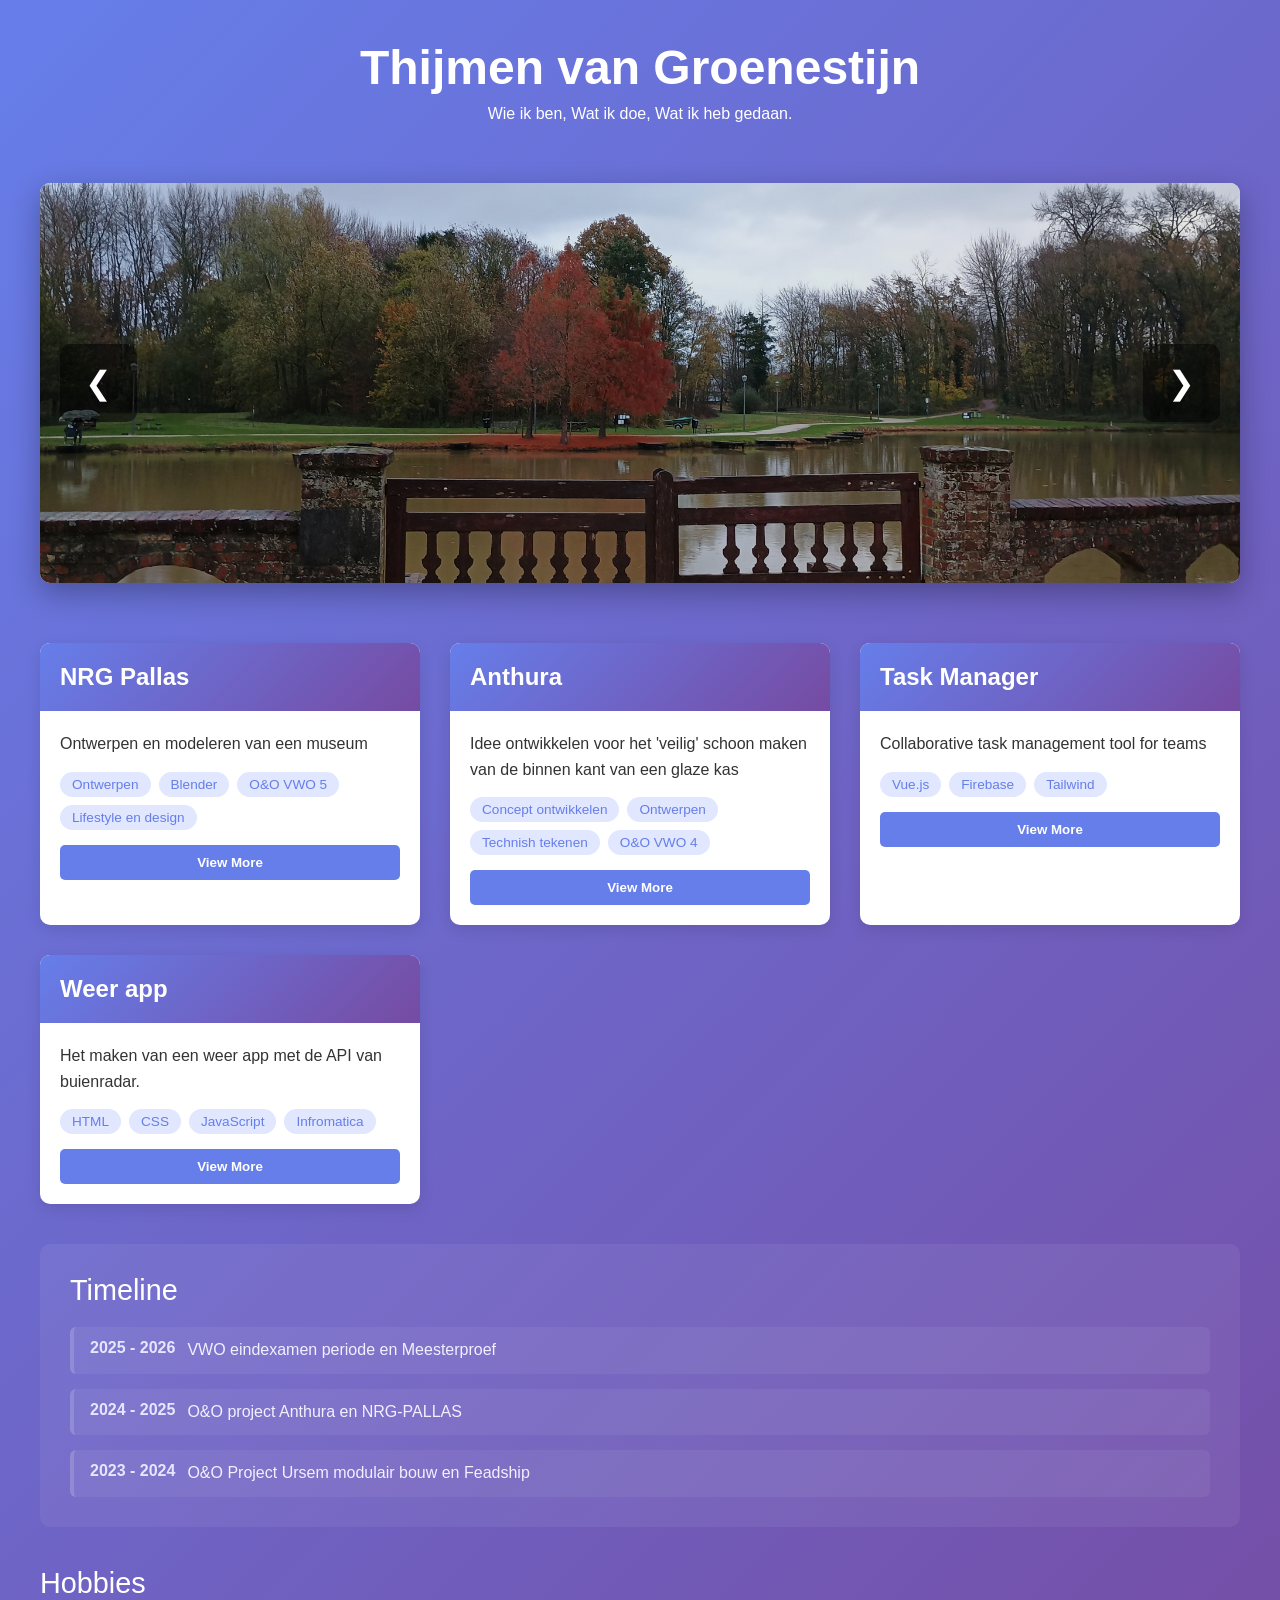
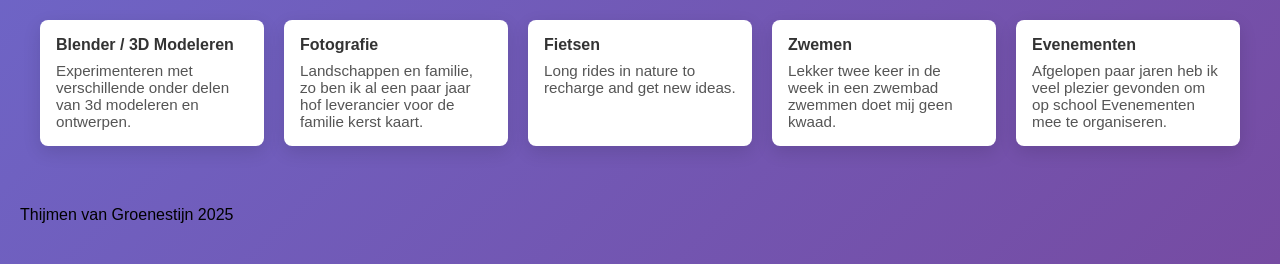
==== index.html @ ab7abe17 "Start" ====
<!DOCTYPE html>
<html lang="en">
<head>
    <meta charset="UTF-8">
    <meta name="viewport" content="width=device-width, initial-scale=1.0">
    <title>Portfolio</title>
    <style>
        * {
            margin: 0;
            padding: 0;
            box-sizing: border-box;
        }

        body {
            font-family: 'Segoe UI', Tahoma, Geneva, Verdana, sans-serif;
            background: linear-gradient(135deg, #667eea 0%, #764ba2 100%);
            min-height: 100vh;
            padding: 40px 20px;
        }

        .container {
            max-width: 1200px;
            margin: 0 auto;
        }

        header {
            text-align: center;
            color: white;
            margin-bottom: 60px;
        }

        h1 {
            font-size: 3em;
            margin-bottom: 10px;
        }
        .carousel {
            position: relative;
            background: white;
            border-radius: 10px;
            overflow: hidden;
            box-shadow: 0 10px 30px rgba(0,0,0,0.3);
            margin-bottom: 60px;
        }

        .carousel-container {
            display: flex;
            transition: transform 0.5s ease-in-out;
        }

        .carousel-item {
            min-width: 100%;
            display: flex;
            align-items: center;
            justify-content: center;
            height: 400px;
            background: linear-gradient(135deg, #667eea, #764ba2);
            color: white;
            font-size: 2em;
            font-weight: bold;
        }

        /* Carousel background helper:
           Use class .carousel-item-bg or inline style="background-image: url('...')"
           to show an image behind the carousel item content. */
        .carousel-item-bg {
            background-size: cover;
            background-position: center;
            background-repeat: no-repeat;
            position: relative;
            color: white;
        }

        /* optional overlay to keep text readable */
        .carousel-item-bg::after {
            content: "";
            position: absolute;
            inset: 0;
            background: linear-gradient(to bottom right, rgba(0,0,0,0.05), rgba(0,0,0,0.15));
            pointer-events: none;
        }

        /* keep existing carousel content above overlay */
        .carousel-item-bg > * { position: relative; z-index: 1; }

        /* New: carousel card styling (used when slide.type === 'card') */
        .carousel-card {
            background: rgba(255,255,255,0.97);
            color: #222;
            border-radius: 10px;
            padding: 18px;
            max-width: 860px;
            width: calc(100% - 40px);
            box-shadow: 0 10px 30px rgba(0,0,0,0.12);
            display: flex;
            gap: 16px;
            align-items: center;
        }

        .carousel-card .card-left {
            flex: 0 0 96px;
            height: 96px;
            min-width: 96px;
            border-radius: 8px;
            background: linear-gradient(135deg,#667eea,#764ba2);
            display:flex;
            align-items:center;
            justify-content:center;
            color:white;
            font-weight:700;
            font-size:1.6em;
            text-transform:uppercase;
        }

        .carousel-card .card-right {
            flex: 1 1 auto;
            min-width: 0; /* allow proper text wrapping */
        }

        /* title in the right side: show whole title and wrap nicely */
        .carousel-card .card-title {
            font-weight: 800;
            color: #222;
            font-size: 1.15em;
            line-height: 1.2;
            word-break: break-word;
            overflow-wrap: anywhere;
        }
        .carousel-card .card-sub {
            margin-top: 6px;
            color: #444;
            font-size: 0.95em;
        }

        .carousel-inner-content {
            position: relative; /* ensures content sits above overlays for image slides */
            z-index: 1;
        }

        .carousel-btn {
            position: absolute;
            top: 50%;
            transform: translateY(-50%);
            background: rgba(0,0,0,0.5);
            color: white;
            border: none;
            font-size: 2em;
            padding: 20px 25px;
            cursor: pointer;
            z-index: 10;
            transition: background 0.3s;
        }

        .carousel-btn:hover {
            background: #6775de;
        }

        .carousel-btn.prev {
            left: 20px;
            border-radius: 10px;
        }

        .carousel-btn.next {
            right: 20px;
            border-radius: 10px;
        }
        .carousel-card,
        .carousel-item[onclick] {
            cursor: pointer; /* show click icon on hover */
            transition: transform 0.18s ease, box-shadow 0.18s ease;
        }

        .carousel-card:hover,
        .carousel-item[onclick]:hover {
            transform: translateY(-4px);
            box-shadow: 0 18px 40px rgba(0,0,0,0.16);
        }

        .carousel-card:focus,
        .carousel-item[onclick]:focus {
            outline: 3px solid rgba(102,126,234,0.25);
            outline-offset: 4px;
        }

        /* PROJECTS GRID */
        .projects-grid {
            display: grid;
            grid-template-columns: repeat(auto-fit, minmax(300px, 1fr));
            gap: 30px;
            margin-bottom: 40px;
        }

        .project-card {
            background: white;
            border-radius: 10px;
            overflow: hidden;
            box-shadow: 0 5px 15px rgba(0,0,0,0.1);
            transition: transform 0.3s, box-shadow 0.3s;
            cursor: pointer;
        }

        .project-card:hover {
            transform: translateY(-10px);
            box-shadow: 0 15px 30px rgba(0,0,0,0.2);
        }

        .card-header {
            background: linear-gradient(135deg, #667eea, #764ba2);
            color: white;
            padding: 20px;
            font-size: 1.5em;
            font-weight: bold;
        }

        .card-body {
            padding: 20px;
        }

        .card-description {
            color: #333;
            margin-bottom: 15px;
            line-height: 1.6;
        }

        .card-tags {
            display: flex;
            flex-wrap: wrap;
            gap: 8px;
            margin-bottom: 15px;
        }

        .tag {
            background: #e0e7ff;
            color: #667eea;
            padding: 5px 12px;
            border-radius: 20px;
            font-size: 0.85em;
        }

        .card-footer {
            display: flex;
            gap: 10px;
        }

        .btn {
            flex: 1;
            padding: 10px 15px;
            border: none;
            border-radius: 5px;
            cursor: pointer;
            font-weight: bold;
            transition: background 0.3s;
        }

        .btn-primary {
            background: #667eea;
            color: white;
        }

        .btn-primary:hover {
            background: #5568d3;
        }

        .modal {
            display: none;
            position: fixed;
            z-index: 100;
            left: 0;
            top: 0;
            width: 100%;
            height: 100%;
            background: rgba(0,0,0,0.5);
        }

        .modal-content {
            background: white;
            margin: 5% auto;
            padding: 30px;
            border-radius: 10px;
            max-width: 600px;
            box-shadow: 0 20px 60px rgba(0,0,0,0.3);
        }

        .modal-header {
            font-size: 2em;
            font-weight: bold;
            margin-bottom: 20px;
            color: #667eea;
        }

        .close-btn {
            float: right;
            font-size: 2em;
            cursor: pointer;
            color: #aaa;
            transition: color 0.3s;
        }

        .close-btn:hover {
            color: #000;
        }

        /* Timeline styles */
        .timeline {
            background: rgba(255,255,255,0.06);
            padding: 30px;
            border-radius: 10px;
            color: white;
            margin-bottom: 40px;
        }

        .timeline-header {
            font-size: 1.8em;
            margin-bottom: 20px;
            color: #fff;
        }

        .timeline-list {
            display: flex;
            flex-direction: column;
            gap: 15px;
        }

        .timeline-item {
            background: rgba(255,255,255,0.06);
            border-left: 4px solid rgba(255,255,255,0.15);
            padding: 12px 16px;
            border-radius: 6px;
            display: flex;
            gap: 12px;
            align-items: flex-start;
        }

        .timeline-year {
            min-width: 72px;
            font-weight: bold;
            color: #e6e6ff;
        }

        .timeline-content {
            color: #f0f0ff;
            line-height: 1.4;
        }

        /* Hobbies styles */
        .hobbies {
            margin-bottom: 60px;
        }

        .hobbies-header {
            font-size: 1.8em;
            margin-bottom: 20px;
            color: white;
        }

        .hobbies-grid {
            display: grid;
            grid-template-columns: repeat(auto-fit, minmax(200px, 1fr));
            gap: 20px;
        }

        .hobby-card {
            background: white;
            padding: 16px;
            border-radius: 8px;
            box-shadow: 0 6px 18px rgba(0,0,0,0.12);
            display: flex;
            flex-direction: column;
            gap: 8px;
            min-height: 110px;
        }

        .hobby-title {
            font-weight: bold;
            color: #333;
        }

        .hobby-desc {
            color: #555;
            font-size: 0.95em;
        }


    </style>
</head>
<body>
    <div class="container">
        <!-- HEADER -->
        <header>
            <h1>Thijmen van Groenestijn</h1>
            <p>Wie ik ben, Wat ik doe, Wat ik heb gedaan.</p>
        </header>

        <!-- CAROUSEL (visual showcase) -->
        <div class="carousel">
            <div class="carousel-container" id="carouselContainer">
                <!-- slides will be rendered by JS (image or card per slide) -->
            </div>
            <button class="carousel-btn prev" onclick="moveCarousel(-1)">❮</button>
            <button class="carousel-btn next" onclick="moveCarousel(1)">❯</button>
        </div>

        <!-- PROJECTS GRID -->
        <div class="projects-grid" id="projectsGrid"></div>

        <!-- TIMELINE -->
        <section class="timeline" id="timelineSection" aria-labelledby="timelineTitle">
            <div class="timeline-header" id="timelineTitle">Timeline</div>
            <div class="timeline-list" id="timelineContainer">
                <!-- rendered timeline items -->
            </div>
        </section>

        <!-- HOBBIES -->
        <section class="hobbies" id="hobbiesSection" aria-labelledby="hobbiesTitle">
            <div class="hobbies-header" id="hobbiesTitle">Hobbies</div>
            <div class="hobbies-grid" id="hobbiesContainer">
                <!-- rendered hobby cards -->
            </div>
        </section>

    </div>
<footer>
    <p>Thijmen van Groenestijn 2025</p>
</footer>
    <!-- MODAL -->
    <div id="projectModal" class="modal">
        <div class="modal-content">
            <span class="close-btn" onclick="closeModal()">&times;</span>
            <div class="modal-header" id="modalTitle"></div>
            <div id="modalBody"></div>
        </div>
    </div>

    <script>
        /* ==========================
           SCRIPT (top-down, documented)
           Sections:
           1) Round 
           2) Renderers (projects, timeline, hobbies)
           3) UI actions (carousel, modal)
           4) Helpers (apply carousel slides)
           5) init() — single entry point
           ========================== */

        // 1) Round
        const carouselSlides = [
            // image{ type: 'image', src: '/assets/carousel/slide1.jpg', caption: 'NRG Pallas model' },
            // card{ type: 'card', card: { title: 'Featured Project', subtitle: 'NRG Pallas', summary: 'Ontwerpen en modeleren van een museum in Blender. Klik voor meer.' , projectIndex: 0 } },
            { type: 'image', src: '/Assets/img/Ieper_1.jpg', caption: '' },
            { type: 'card', card: { title: 'Weer', subtitle: 'Het werkte weer', summary: 'Een weer app voor informatica met informatie van uit buienradar', projectIndex: 3 } }
        ];
        const projects = [
            {
                title: "NRG Pallas",
                description: "Ontwerpen en modeleren van een museum",
                tags: ["Ontwerpen", "Blender", "O&O VWO 5" , "Lifestyle en design"],
                details: "Een project waarbij we een museum hebben ontworpen en gemodelleerd in Blender, met de focus op educatie en beleving rond om Kernenergie."
            },
            {
                title: "Anthura",
                description: "Idee ontwikkelen voor het 'veilig' schoon maken van de binnen kant van een glaze kas",
                tags: ["Concept ontwikkelen", "Ontwerpen", "Technish tekenen", "O&O VWO 4"],
                details: "Created a responsive weather app that fetches real-time data using weather APIs and displays current conditions and forecasts."
            },
            {
                title: "Task Manager",
                description: "Collaborative task management tool for teams",
                tags: ["Vue.js", "Firebase", "Tailwind"],
                details: "Developed a task management application with real-time collaboration features, drag-and-drop functionality, and team workspace support."
            },
            {
                title: "Weer app",
                description: "Het maken van een weer app met de API van buienradar.",
                tags: ["HTML", "CSS", "JavaScript", "Infromatica"],
                details: "Het ontwikkelen van een weer app die overzichtelijk de weersverwachting toont. En wat extra functies <a href='https://skelter-studio-s.github.io/weer-app/'> Website</a> "
            }
        ];

        // timelineData and hobbies arrays (unchanged content)
        const timelineData = [
            { year: "2025 - 2026 ", text: "VWO eindexamen periode en Meesterproef" },
            { year: "2024 - 2025", text: "O&O project Anthura en NRG-PALLAS" },
            { year: "2023 - 2024", text: "O&O Project Ursem modulair bouw en Feadship" }
        ];

        const hobbies = [
            { title: "Blender / 3D Modeleren", desc: "Experimenteren met verschillende onder delen van 3d modeleren en ontwerpen." },
            { title: "Fotografie", desc: "Landschappen en familie, zo ben ik al een paar jaar hof leverancier voor de familie kerst kaart." },
            { title: "Fietsen", desc: "Long rides in nature to recharge and get new ideas."},
            { title: "Zwemen", desc: "Lekker twee keer in de week in een zwembad zwemmen doet mij geen kwaad." },
            { title: "Evenementen ", desc: "Afgelopen paar jaren heb ik veel plezier gevonden om op school Evenementen mee te organiseren." }
        ];

        // New: carouselSlides describes each slide - either an image or a card


        // 2) RENDERERS
        function renderProjects() {
            const grid = document.getElementById('projectsGrid');
            grid.innerHTML = projects.map((project, index) => `
                <div class="project-card" onclick="openModal(${index})">
                    <div class="card-header">${project.title}</div>
                    <div class="card-body">
                        <div class="card-description">${project.description}</div>
                        <div class="card-tags">
                            ${project.tags.map(tag => `<span class="tag">${tag}</span>`).join('')}
                        </div>
                        <div class="card-footer">
                            <button class="btn btn-primary">View More</button>
                        </div>
                    </div>
                </div>
            `).join('');
        }

        function renderTimeline() {
            const container = document.getElementById('timelineContainer');
            container.innerHTML = timelineData.map(item => `
                <div class="timeline-item">
                    <div class="timeline-year">${item.year}</div>
                    <div class="timeline-content">${item.text}</div>
                </div>
            `).join('');
        }

        function renderHobbies() {
            const container = document.getElementById('hobbiesContainer');
            container.innerHTML = hobbies.map(h => `
                <div class="hobby-card" tabindex="0">
                    <div class="hobby-title">${h.title}</div>
                    <div class="hobby-desc">${h.desc}</div>
                </div>
            `).join('');
        }

        // 3) UI ACTIONS
        let currentCarouselIndex = 0;

        function moveCarousel(direction) {
            const container = document.getElementById('carouselContainer');
            const items = container.querySelectorAll('.carousel-item').length;
            currentCarouselIndex += direction;
            
            if (currentCarouselIndex >= items) currentCarouselIndex = 0;
            if (currentCarouselIndex < 0) currentCarouselIndex = items - 1;
            
            container.style.transform = `translateX(-${currentCarouselIndex * 100}%)`;
        }

        function openModal(index) {
            const project = projects[index];
            document.getElementById('modalTitle').textContent = project.title;
            document.getElementById('modalBody').innerHTML = `
                <p><strong>Beschrijving:</strong> ${project.description}</p>
                <p style="margin-top: 15px;"><strong>Details:</strong> ${project.details}</p>
                <p style="margin-top: 15px;"><strong>Tags:</strong> ${project.tags.join(', ')}</p>
            `;
            document.getElementById('projectModal').style.display = 'block';
        }

        function closeModal() {
            document.getElementById('projectModal').style.display = 'none';
        }

        window.onclick = function(event) {
            const modal = document.getElementById('projectModal');
            if (event.target === modal) {
                modal.style.display = 'none';
            }
        }

        // 4) HELPERS
        // Render slides into #carouselContainer. Each slide can be type 'image' or 'card'.
        function applyCarouselSlides() {
            const container = document.getElementById('carouselContainer');
            if (!container) return;
            container.innerHTML = carouselSlides.map((s, i) => {
                if (s.type === 'image' && s.src) {
                    // image slide: use background-image + optional caption
                    const cap = s.caption ? `<div class="carousel-inner-content" style="font-size:1.8em;font-weight:bold;">${s.caption}</div>` : '';
                    return `
                        <div class="carousel-item carousel-item-bg" style="background-image: url('${s.src}')">
                            ${cap}
                        </div>
                    `;
                } else if (s.type === 'card' && s.card) {
                    const c = s.card;
                    // show a single card (not nested). left: initial, right: full title + subtitle + summary
                    const initial = (c.title && c.title.length) ? c.title.trim().charAt(0) : 'C';
                    const openAttr = (typeof c.projectIndex === 'number') ? `onclick="openModal(${c.projectIndex})"` : '';
                    return `
                        <div class="carousel-item">
                            <div class="carousel-card" ${openAttr} role="button" tabindex="0">
                                <div class="card-left">${initial}</div>
                                <div class="card-right">
                                    <div class="card-title">${escapeHtml(c.title || '')}</div>
                                    <div class="card-sub">${escapeHtml(c.subtitle || '')}</div>
                                    <div style="margin-top:8px;color:#444;font-size:0.95em;">${escapeHtml(c.summary || '')}</div>
                                </div>
                            </div>
                        </div>
                    `;
                } else {
                    // fallback simple slide
                    return `<div class="carousel-item"><div class="carousel-inner-content">Slide ${i+1}</div></div>`;
                }
            }).join('');
            // reset transform after re-render
            container.style.transform = `translateX(-${currentCarouselIndex * 100}%)`;
        }

        // small helper to avoid accidental HTML injection when rendering card text
        function escapeHtml(str) {
            return String(str)
                .replace(/&/g, '&amp;')
                .replace(/</g, '&lt;')
                .replace(/>/g, '&gt;')
                .replace(/"/g, '&quot;')
                .replace(/'/g, '&#39;');
        }

        // 5) INIT
        function init() {
            renderProjects();
            renderTimeline();
            renderHobbies();
            applyCarouselSlides();
            // ensure carousel shows correct position on load
            const container = document.getElementById('carouselContainer');
            container.style.transform = `translateX(-${currentCarouselIndex * 100}%)`;
        }

        // run init
        init();
    </script>
</body>
</html>
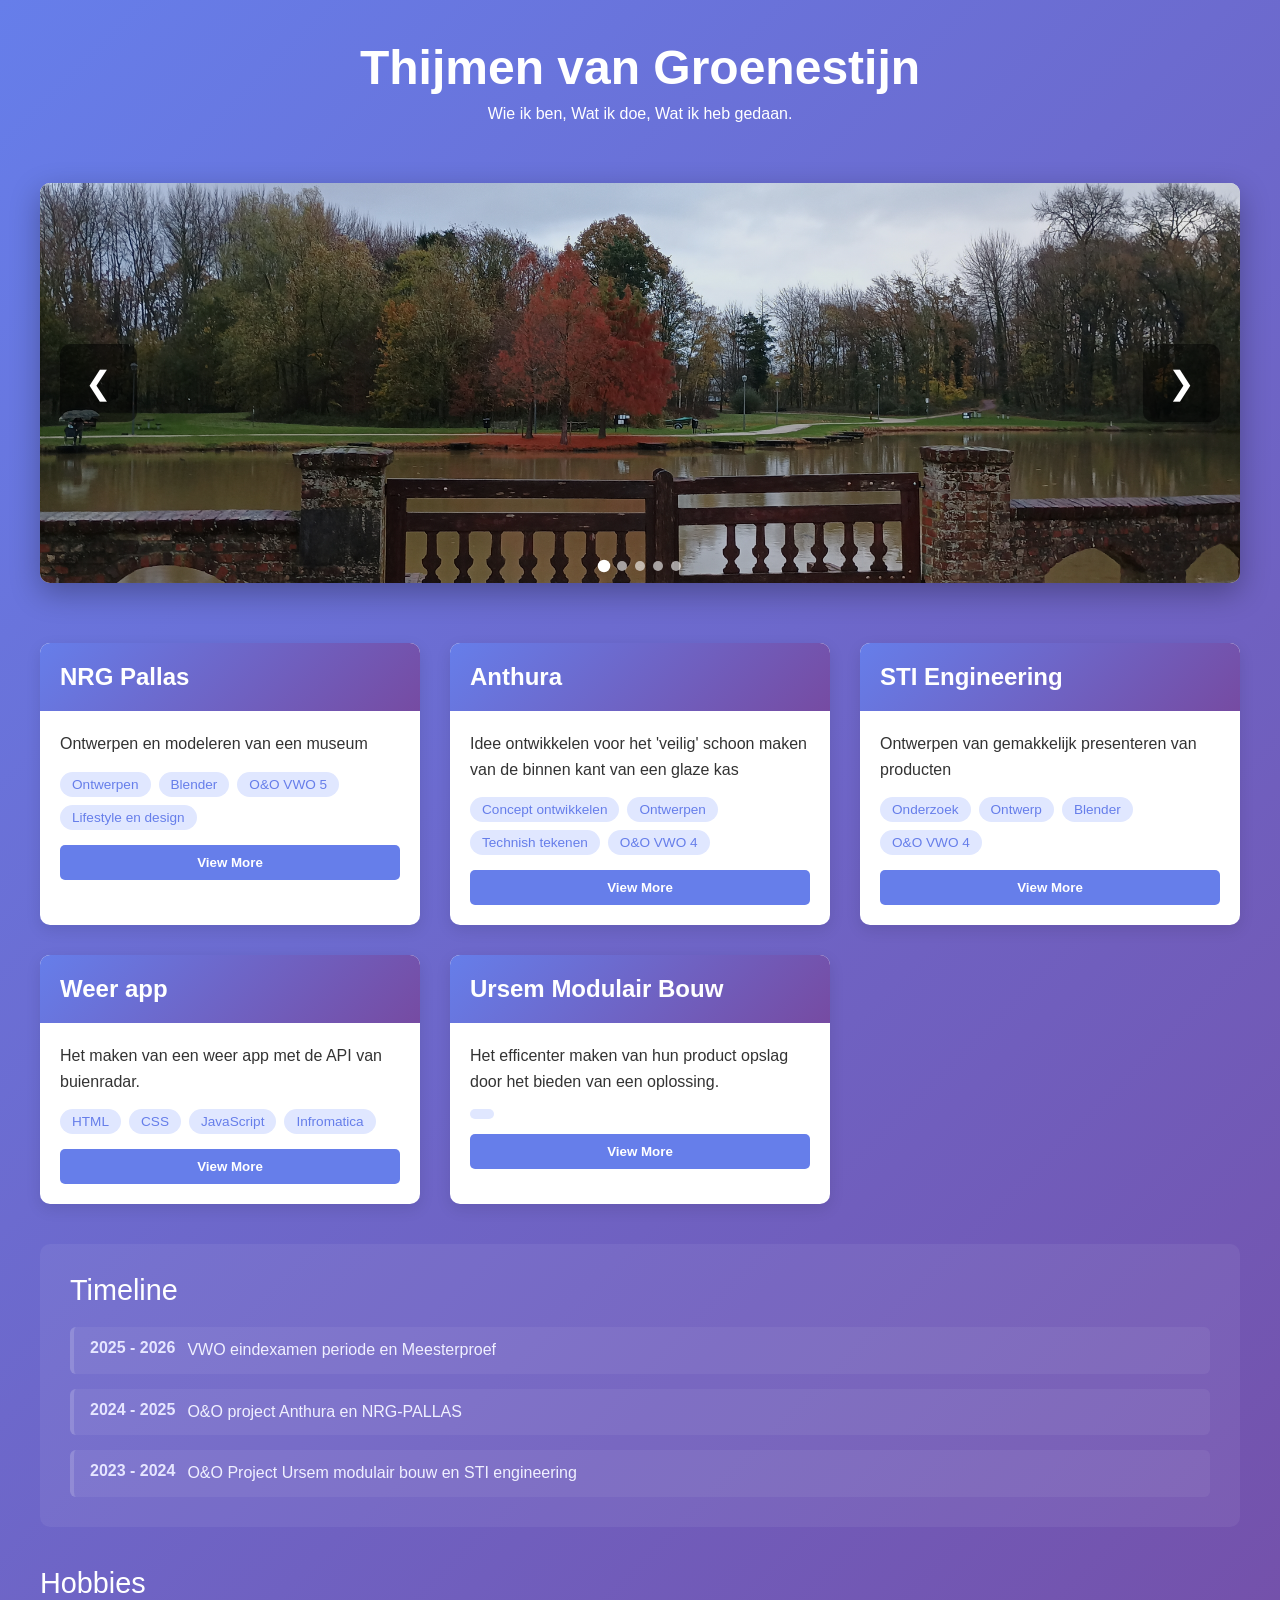
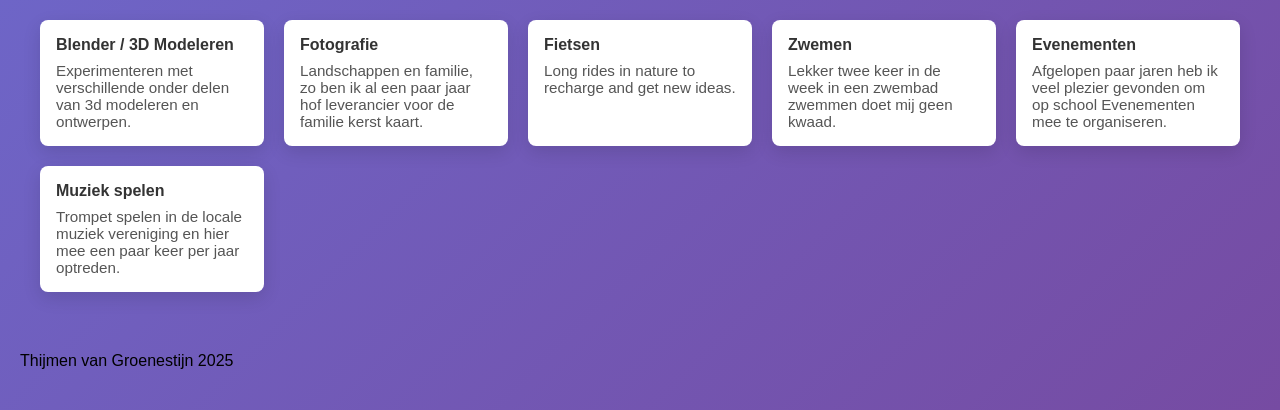
==== commit 7fecafc1: "more werk" ====
--- a/index.html
+++ b/index.html
@@ -114,6 +114,7 @@
         .carousel-card .card-right {
             flex: 1 1 auto;
             min-width: 0; /* allow proper text wrapping */
+            text-align: center;
         }
 
         /* title in the right side: show whole title and wrap nicely */
@@ -124,11 +125,13 @@
             line-height: 1.2;
             word-break: break-word;
             overflow-wrap: anywhere;
+
         }
         .carousel-card .card-sub {
             margin-top: 6px;
             color: #444;
             font-size: 0.95em;
+
         }
 
         .carousel-inner-content {
@@ -379,6 +382,31 @@
             font-size: 0.95em;
         }
 
+        /* carousel indicators (dots) */
+        .carousel-indicators {
+            position: absolute;
+            left: 50%;
+            transform: translateX(-50%);
+            bottom: 12px;
+            display: flex;
+            gap: 8px;
+            z-index: 20;
+        }
+
+        .carousel-indicators .dot {
+            width: 10px;
+            height: 10px;
+            border-radius: 50%;
+            background: rgba(255,255,255,0.6);
+            cursor: pointer;
+            transition: transform 0.15s, background 0.15s;
+        }
+
+        .carousel-indicators .dot.active {
+            background: #fff;
+            transform: scale(1.25);
+            box-shadow: 0 4px 10px rgba(0,0,0,0.18);
+        }
 
     </style>
 </head>
@@ -397,6 +425,9 @@
             </div>
             <button class="carousel-btn prev" onclick="moveCarousel(-1)">❮</button>
             <button class="carousel-btn next" onclick="moveCarousel(1)">❯</button>
+
+            <!-- indicators (rendered dynamically) -->
+            <div class="carousel-indicators" id="carouselIndicators" aria-hidden="false"></div>
         </div>
 
         <!-- PROJECTS GRID -->
@@ -431,6 +462,9 @@
         </div>
     </div>
 
+    <!-- load data (new) -->
+    <script src="data.js"></script>
+
     <script>
         /* ==========================
            SCRIPT (top-down, documented)
@@ -441,59 +475,6 @@
            4) Helpers (apply carousel slides)
            5) init() — single entry point
            ========================== */
-
-        // 1) Round
-        const carouselSlides = [
-            // image{ type: 'image', src: '/assets/carousel/slide1.jpg', caption: 'NRG Pallas model' },
-            // card{ type: 'card', card: { title: 'Featured Project', subtitle: 'NRG Pallas', summary: 'Ontwerpen en modeleren van een museum in Blender. Klik voor meer.' , projectIndex: 0 } },
-            { type: 'image', src: '/Assets/img/Ieper_1.jpg', caption: '' },
-            { type: 'card', card: { title: 'Weer', subtitle: 'Het werkte weer', summary: 'Een weer app voor informatica met informatie van uit buienradar', projectIndex: 3 } }
-        ];
-        const projects = [
-            {
-                title: "NRG Pallas",
-                description: "Ontwerpen en modeleren van een museum",
-                tags: ["Ontwerpen", "Blender", "O&O VWO 5" , "Lifestyle en design"],
-                details: "Een project waarbij we een museum hebben ontworpen en gemodelleerd in Blender, met de focus op educatie en beleving rond om Kernenergie."
-            },
-            {
-                title: "Anthura",
-                description: "Idee ontwikkelen voor het 'veilig' schoon maken van de binnen kant van een glaze kas",
-                tags: ["Concept ontwikkelen", "Ontwerpen", "Technish tekenen", "O&O VWO 4"],
-                details: "Created a responsive weather app that fetches real-time data using weather APIs and displays current conditions and forecasts."
-            },
-            {
-                title: "Task Manager",
-                description: "Collaborative task management tool for teams",
-                tags: ["Vue.js", "Firebase", "Tailwind"],
-                details: "Developed a task management application with real-time collaboration features, drag-and-drop functionality, and team workspace support."
-            },
-            {
-                title: "Weer app",
-                description: "Het maken van een weer app met de API van buienradar.",
-                tags: ["HTML", "CSS", "JavaScript", "Infromatica"],
-                details: "Het ontwikkelen van een weer app die overzichtelijk de weersverwachting toont. En wat extra functies <a href='https://skelter-studio-s.github.io/weer-app/'> Website</a> "
-            }
-        ];
-
-        // timelineData and hobbies arrays (unchanged content)
-        const timelineData = [
-            { year: "2025 - 2026 ", text: "VWO eindexamen periode en Meesterproef" },
-            { year: "2024 - 2025", text: "O&O project Anthura en NRG-PALLAS" },
-            { year: "2023 - 2024", text: "O&O Project Ursem modulair bouw en Feadship" }
-        ];
-
-        const hobbies = [
-            { title: "Blender / 3D Modeleren", desc: "Experimenteren met verschillende onder delen van 3d modeleren en ontwerpen." },
-            { title: "Fotografie", desc: "Landschappen en familie, zo ben ik al een paar jaar hof leverancier voor de familie kerst kaart." },
-            { title: "Fietsen", desc: "Long rides in nature to recharge and get new ideas."},
-            { title: "Zwemen", desc: "Lekker twee keer in de week in een zwembad zwemmen doet mij geen kwaad." },
-            { title: "Evenementen ", desc: "Afgelopen paar jaren heb ik veel plezier gevonden om op school Evenementen mee te organiseren." }
-        ];
-
-        // New: carouselSlides describes each slide - either an image or a card
-
-
         // 2) RENDERERS
         function renderProjects() {
             const grid = document.getElementById('projectsGrid');
@@ -536,15 +517,23 @@
         // 3) UI ACTIONS
         let currentCarouselIndex = 0;
 
-        function moveCarousel(direction) {
+        function moveCarousel(directionOrIndex) {
             const container = document.getElementById('carouselContainer');
             const items = container.querySelectorAll('.carousel-item').length;
-            currentCarouselIndex += direction;
-            
+            if (!items) return;
+
+            // accept either a direction (-1 / 1) or a direct index (number >= 0)
+            if (typeof directionOrIndex === 'number' && (directionOrIndex === 1 || directionOrIndex === -1)) {
+                currentCarouselIndex += directionOrIndex;
+            } else if (typeof directionOrIndex === 'number') {
+                currentCarouselIndex = directionOrIndex;
+            }
+
             if (currentCarouselIndex >= items) currentCarouselIndex = 0;
             if (currentCarouselIndex < 0) currentCarouselIndex = items - 1;
-            
+
             container.style.transform = `translateX(-${currentCarouselIndex * 100}%)`;
+            updateActiveIndicator();
         }
 
         function openModal(index) {
@@ -569,29 +558,59 @@
             }
         }
 
-        // 4) HELPERS
-        // Render slides into #carouselContainer. Each slide can be type 'image' or 'card'.
+        // 4) HELPERS (additional indicator helpers)
+
+        // small helper to avoid accidental HTML injection when rendering card text
+        function escapeHtml(str) {
+            return String(str || '')
+                .replace(/&/g, '&amp;')
+                .replace(/</g, '&lt;')
+                .replace(/>/g, '&gt;')
+                .replace(/"/g, '&quot;')
+                .replace(/'/g, '&#39;');
+        }
+
+        function renderCarouselIndicators() {
+            const container = document.getElementById('carouselIndicators');
+            container.innerHTML = carouselSlides.map((_, i) => {
+                return `<div class="dot" data-index="${i}" onclick="moveToSlide(${i})" aria-label="Go to slide ${i+1}"></div>`;
+            }).join('');
+            updateActiveIndicator();
+        }
+
+        function updateActiveIndicator() {
+            const dots = document.querySelectorAll('#carouselIndicators .dot');
+            dots.forEach(d => d.classList.remove('active'));
+            const active = dots[currentCarouselIndex];
+            if (active) active.classList.add('active');
+        }
+
+        function moveToSlide(i) {
+            currentCarouselIndex = i;
+            const container = document.getElementById('carouselContainer');
+            container.style.transform = `translateX(-${currentCarouselIndex * 100}%)`;
+            updateActiveIndicator();
+        }
+
+        // tweak applyCarouselSlides to set data-index attribute on items (so it's clear how many are present)
         function applyCarouselSlides() {
             const container = document.getElementById('carouselContainer');
             if (!container) return;
             container.innerHTML = carouselSlides.map((s, i) => {
                 if (s.type === 'image' && s.src) {
-                    // image slide: use background-image + optional caption
-                    const cap = s.caption ? `<div class="carousel-inner-content" style="font-size:1.8em;font-weight:bold;">${s.caption}</div>` : '';
+                    const cap = s.caption ? `<div class="carousel-inner-content" style="font-size:1.8em;font-weight:bold;">${escapeHtml(s.caption)}</div>` : '';
                     return `
-                        <div class="carousel-item carousel-item-bg" style="background-image: url('${s.src}')">
+                        <div class="carousel-item carousel-item-bg" data-index="${i}" style="background-image: url('${s.src}')">
                             ${cap}
                         </div>
                     `;
                 } else if (s.type === 'card' && s.card) {
                     const c = s.card;
-                    // show a single card (not nested). left: initial, right: full title + subtitle + summary
-                    const initial = (c.title && c.title.length) ? c.title.trim().charAt(0) : 'C';
                     const openAttr = (typeof c.projectIndex === 'number') ? `onclick="openModal(${c.projectIndex})"` : '';
                     return `
-                        <div class="carousel-item">
+                        <div class="carousel-item" data-index="${i}">
                             <div class="carousel-card" ${openAttr} role="button" tabindex="0">
-                                <div class="card-left">${initial}</div>
+
                                 <div class="card-right">
                                     <div class="card-title">${escapeHtml(c.title || '')}</div>
                                     <div class="card-sub">${escapeHtml(c.subtitle || '')}</div>
@@ -601,33 +620,27 @@
                         </div>
                     `;
                 } else {
-                    // fallback simple slide
-                    return `<div class="carousel-item"><div class="carousel-inner-content">Slide ${i+1}</div></div>`;
+                    return `<div class="carousel-item" data-index="${i}"><div class="carousel-inner-content">Slide ${i+1}</div></div>`;
                 }
             }).join('');
             // reset transform after re-render
-            container.style.transform = `translateX(-${currentCarouselIndex * 100}%)`;
-        }
-
-        // small helper to avoid accidental HTML injection when rendering card text
-        function escapeHtml(str) {
-            return String(str)
-                .replace(/&/g, '&amp;')
-                .replace(/</g, '&lt;')
-                .replace(/>/g, '&gt;')
-                .replace(/"/g, '&quot;')
-                .replace(/'/g, '&#39;');
-        }
-
-        // 5) INIT
+            const containerEl = document.getElementById('carouselContainer');
+            containerEl.style.transform = `translateX(-${currentCarouselIndex * 100}%)`;
+            // also re-render indicators since number of slides may have changed
+            renderCarouselIndicators();
+        }
+
+        // 5) INIT (call indicator renderer)
         function init() {
             renderProjects();
             renderTimeline();
             renderHobbies();
             applyCarouselSlides();
+            renderCarouselIndicators();
             // ensure carousel shows correct position on load
             const container = document.getElementById('carouselContainer');
             container.style.transform = `translateX(-${currentCarouselIndex * 100}%)`;
+            updateActiveIndicator();
         }
 
         // run init
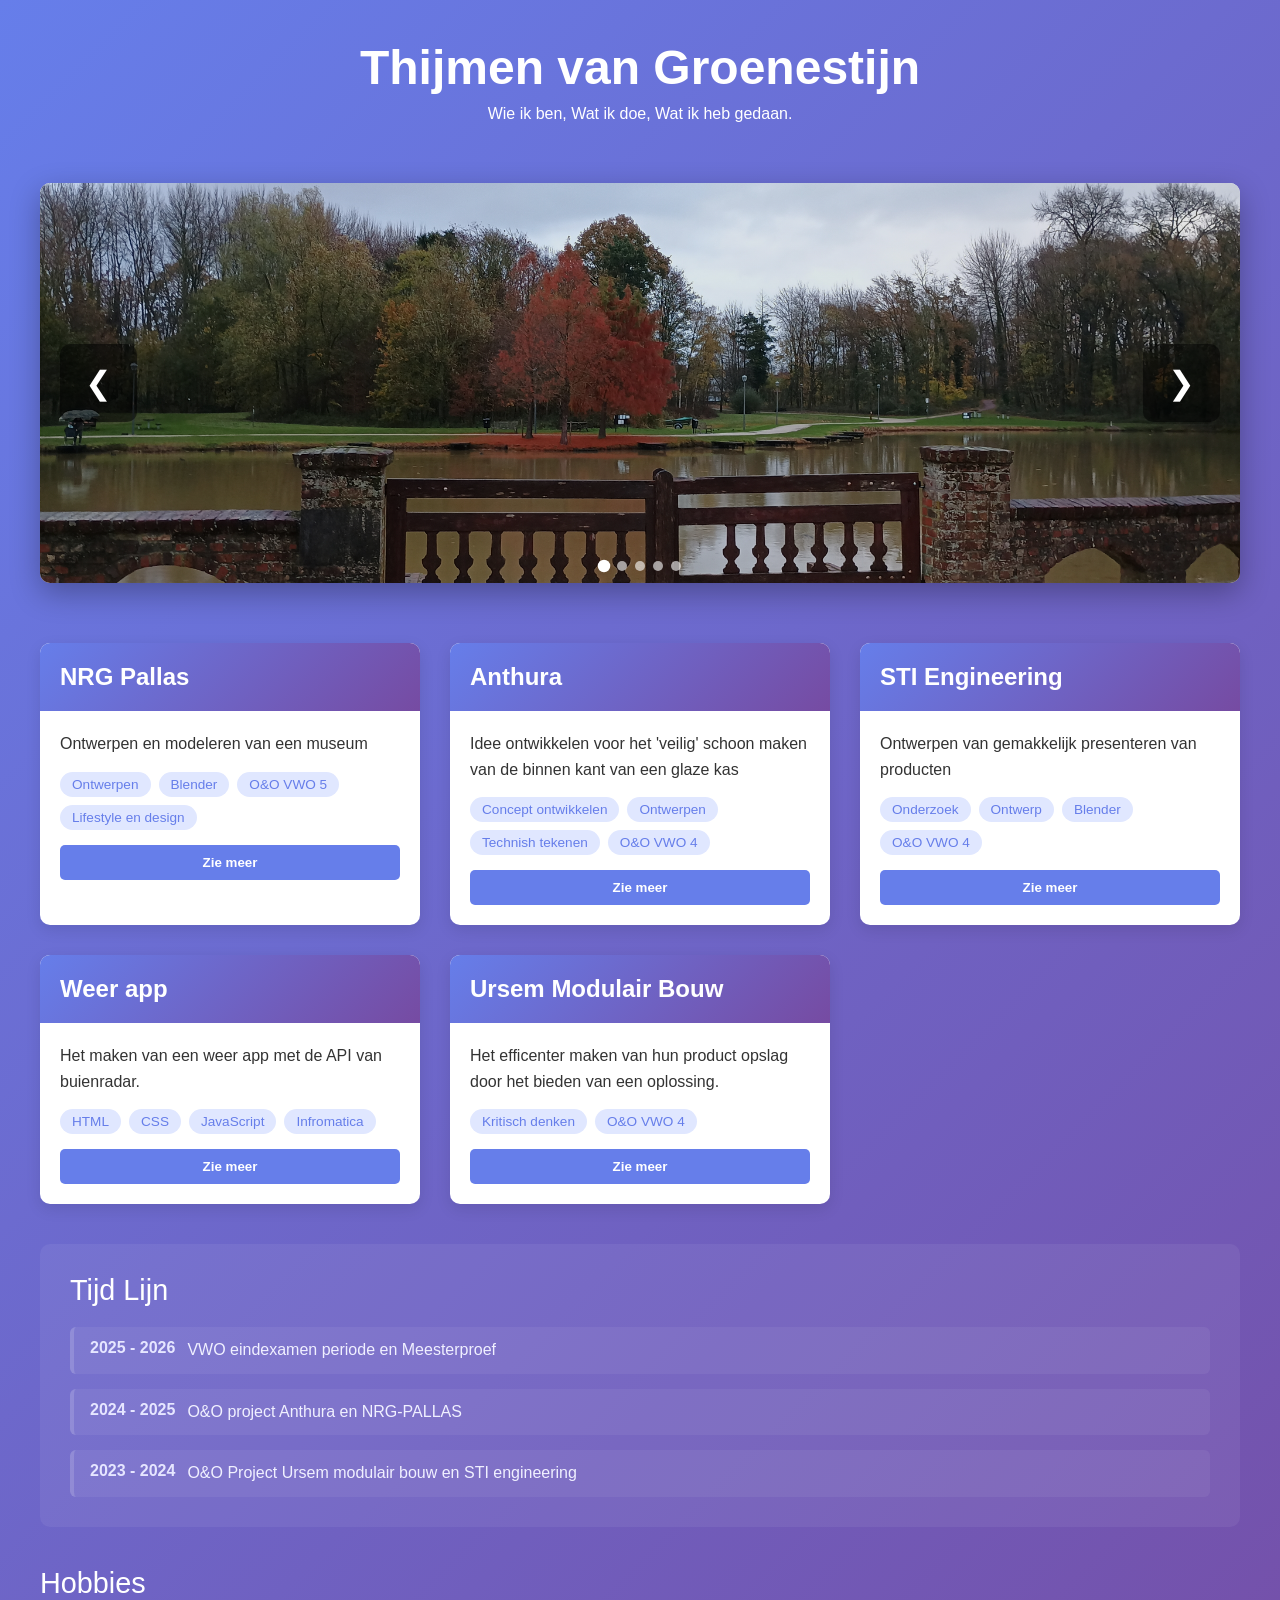
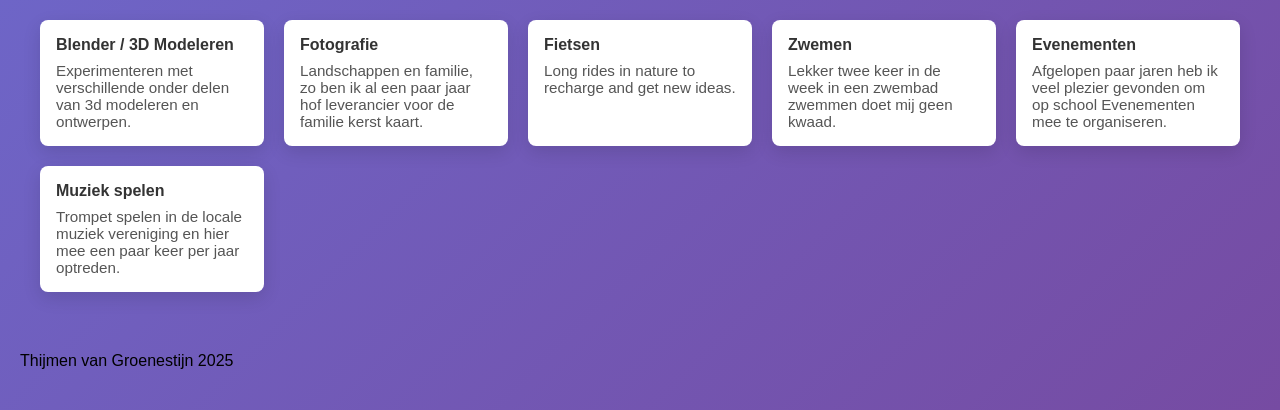
==== commit 75e9e7c4: "Checkpoint from VS Code for cloud agent session" ====
--- a/index.html
+++ b/index.html
@@ -435,7 +435,7 @@
 
         <!-- TIMELINE -->
         <section class="timeline" id="timelineSection" aria-labelledby="timelineTitle">
-            <div class="timeline-header" id="timelineTitle">Timeline</div>
+            <div class="timeline-header" id="timelineTitle">Tijd Lijn</div>
             <div class="timeline-list" id="timelineContainer">
                 <!-- rendered timeline items -->
             </div>
@@ -487,7 +487,7 @@
                             ${project.tags.map(tag => `<span class="tag">${tag}</span>`).join('')}
                         </div>
                         <div class="card-footer">
-                            <button class="btn btn-primary">View More</button>
+                            <button class="btn btn-primary">Zie meer</button>
                         </div>
                     </div>
                 </div>
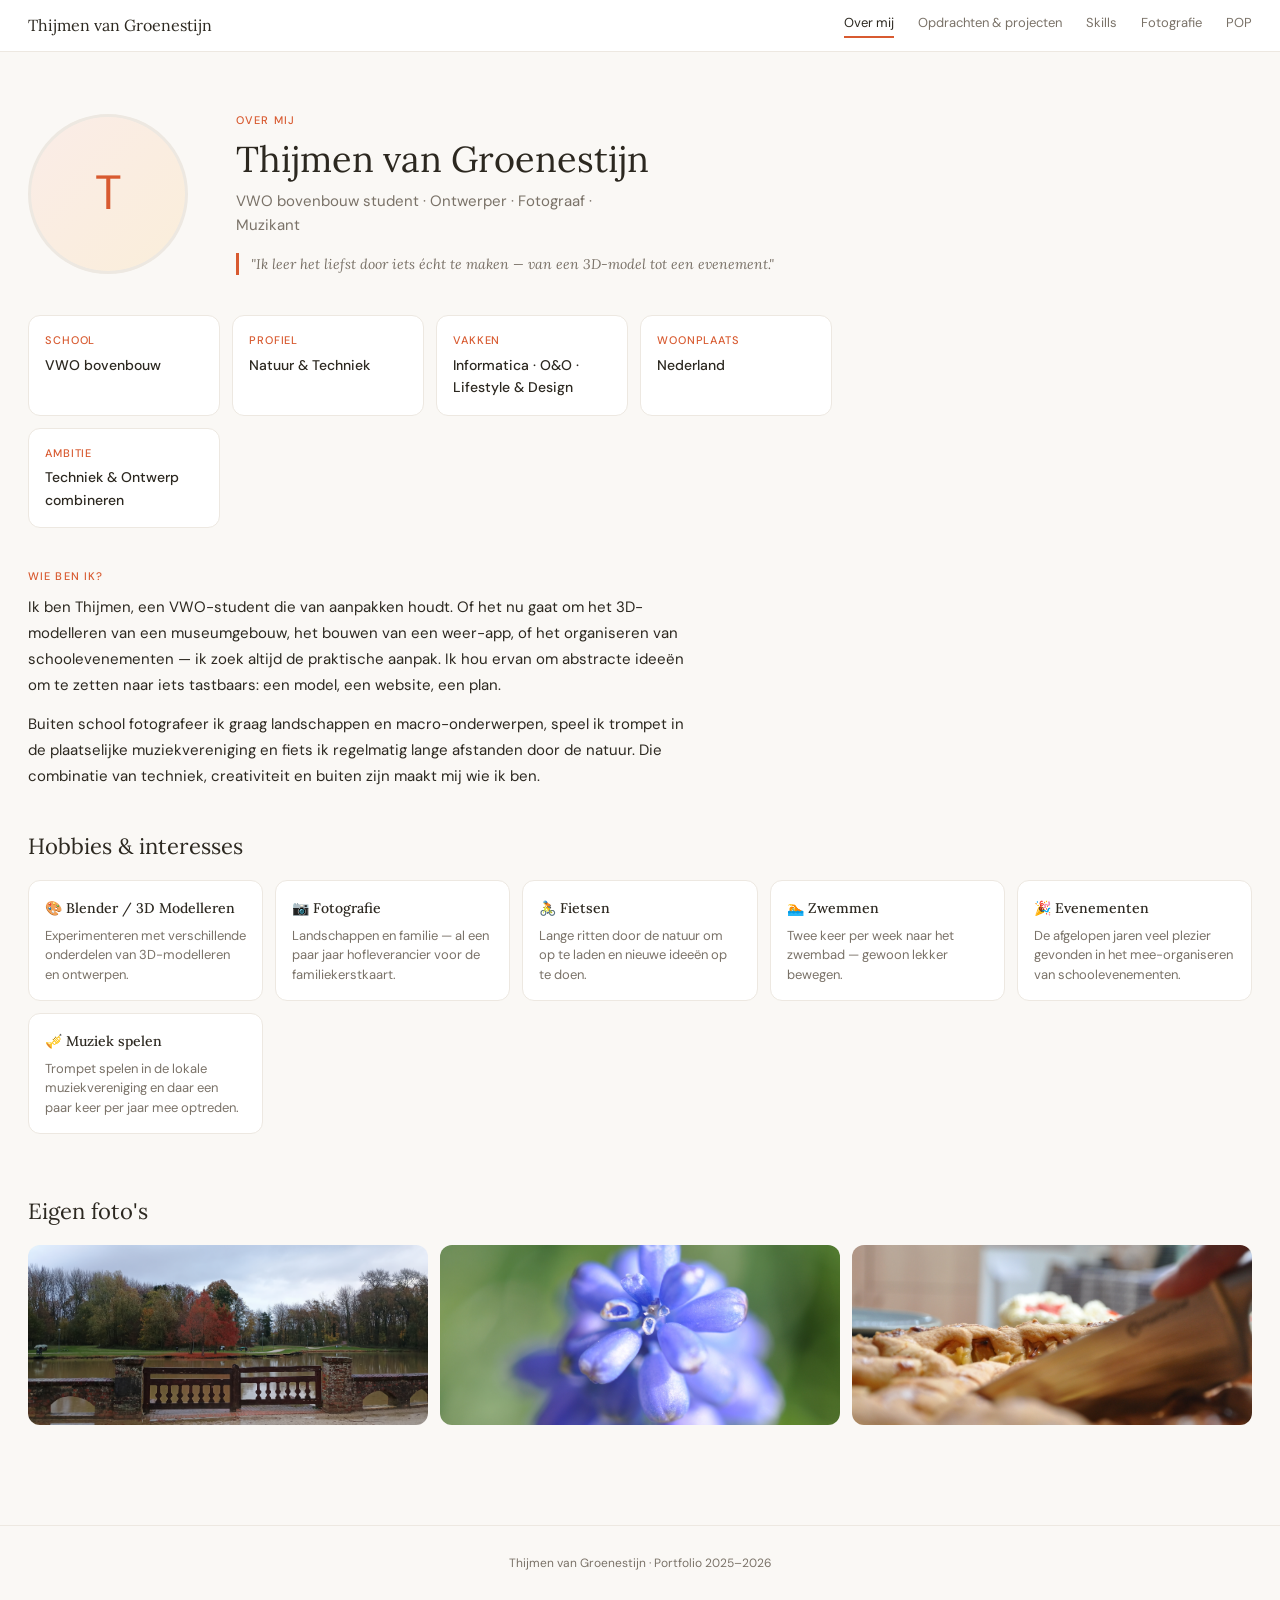
==== commit 94dbeab8: "Implement full portfolio website: style.css, script.js, index.html rewrite, opdrachten.html, skills." ====
--- a/index.html
+++ b/index.html
@@ -1,650 +1,120 @@
 <!DOCTYPE html>
-<html lang="en">
+<html lang="nl">
 <head>
-    <meta charset="UTF-8">
-    <meta name="viewport" content="width=device-width, initial-scale=1.0">
-    <title>Portfolio</title>
-    <style>
-        * {
-            margin: 0;
-            padding: 0;
-            box-sizing: border-box;
-        }
-
-        body {
-            font-family: 'Segoe UI', Tahoma, Geneva, Verdana, sans-serif;
-            background: linear-gradient(135deg, #667eea 0%, #764ba2 100%);
-            min-height: 100vh;
-            padding: 40px 20px;
-        }
-
-        .container {
-            max-width: 1200px;
-            margin: 0 auto;
-        }
-
-        header {
-            text-align: center;
-            color: white;
-            margin-bottom: 60px;
-        }
-
-        h1 {
-            font-size: 3em;
-            margin-bottom: 10px;
-        }
-        .carousel {
-            position: relative;
-            background: white;
-            border-radius: 10px;
-            overflow: hidden;
-            box-shadow: 0 10px 30px rgba(0,0,0,0.3);
-            margin-bottom: 60px;
-        }
-
-        .carousel-container {
-            display: flex;
-            transition: transform 0.5s ease-in-out;
-        }
-
-        .carousel-item {
-            min-width: 100%;
-            display: flex;
-            align-items: center;
-            justify-content: center;
-            height: 400px;
-            background: linear-gradient(135deg, #667eea, #764ba2);
-            color: white;
-            font-size: 2em;
-            font-weight: bold;
-        }
-
-        /* Carousel background helper:
-           Use class .carousel-item-bg or inline style="background-image: url('...')"
-           to show an image behind the carousel item content. */
-        .carousel-item-bg {
-            background-size: cover;
-            background-position: center;
-            background-repeat: no-repeat;
-            position: relative;
-            color: white;
-        }
-
-        /* optional overlay to keep text readable */
-        .carousel-item-bg::after {
-            content: "";
-            position: absolute;
-            inset: 0;
-            background: linear-gradient(to bottom right, rgba(0,0,0,0.05), rgba(0,0,0,0.15));
-            pointer-events: none;
-        }
-
-        /* keep existing carousel content above overlay */
-        .carousel-item-bg > * { position: relative; z-index: 1; }
-
-        /* New: carousel card styling (used when slide.type === 'card') */
-        .carousel-card {
-            background: rgba(255,255,255,0.97);
-            color: #222;
-            border-radius: 10px;
-            padding: 18px;
-            max-width: 860px;
-            width: calc(100% - 40px);
-            box-shadow: 0 10px 30px rgba(0,0,0,0.12);
-            display: flex;
-            gap: 16px;
-            align-items: center;
-        }
-
-        .carousel-card .card-left {
-            flex: 0 0 96px;
-            height: 96px;
-            min-width: 96px;
-            border-radius: 8px;
-            background: linear-gradient(135deg,#667eea,#764ba2);
-            display:flex;
-            align-items:center;
-            justify-content:center;
-            color:white;
-            font-weight:700;
-            font-size:1.6em;
-            text-transform:uppercase;
-        }
-
-        .carousel-card .card-right {
-            flex: 1 1 auto;
-            min-width: 0; /* allow proper text wrapping */
-            text-align: center;
-        }
-
-        /* title in the right side: show whole title and wrap nicely */
-        .carousel-card .card-title {
-            font-weight: 800;
-            color: #222;
-            font-size: 1.15em;
-            line-height: 1.2;
-            word-break: break-word;
-            overflow-wrap: anywhere;
-
-        }
-        .carousel-card .card-sub {
-            margin-top: 6px;
-            color: #444;
-            font-size: 0.95em;
-
-        }
-
-        .carousel-inner-content {
-            position: relative; /* ensures content sits above overlays for image slides */
-            z-index: 1;
-        }
-
-        .carousel-btn {
-            position: absolute;
-            top: 50%;
-            transform: translateY(-50%);
-            background: rgba(0,0,0,0.5);
-            color: white;
-            border: none;
-            font-size: 2em;
-            padding: 20px 25px;
-            cursor: pointer;
-            z-index: 10;
-            transition: background 0.3s;
-        }
-
-        .carousel-btn:hover {
-            background: #6775de;
-        }
-
-        .carousel-btn.prev {
-            left: 20px;
-            border-radius: 10px;
-        }
-
-        .carousel-btn.next {
-            right: 20px;
-            border-radius: 10px;
-        }
-        .carousel-card,
-        .carousel-item[onclick] {
-            cursor: pointer; /* show click icon on hover */
-            transition: transform 0.18s ease, box-shadow 0.18s ease;
-        }
-
-        .carousel-card:hover,
-        .carousel-item[onclick]:hover {
-            transform: translateY(-4px);
-            box-shadow: 0 18px 40px rgba(0,0,0,0.16);
-        }
-
-        .carousel-card:focus,
-        .carousel-item[onclick]:focus {
-            outline: 3px solid rgba(102,126,234,0.25);
-            outline-offset: 4px;
-        }
-
-        /* PROJECTS GRID */
-        .projects-grid {
-            display: grid;
-            grid-template-columns: repeat(auto-fit, minmax(300px, 1fr));
-            gap: 30px;
-            margin-bottom: 40px;
-        }
-
-        .project-card {
-            background: white;
-            border-radius: 10px;
-            overflow: hidden;
-            box-shadow: 0 5px 15px rgba(0,0,0,0.1);
-            transition: transform 0.3s, box-shadow 0.3s;
-            cursor: pointer;
-        }
-
-        .project-card:hover {
-            transform: translateY(-10px);
-            box-shadow: 0 15px 30px rgba(0,0,0,0.2);
-        }
-
-        .card-header {
-            background: linear-gradient(135deg, #667eea, #764ba2);
-            color: white;
-            padding: 20px;
-            font-size: 1.5em;
-            font-weight: bold;
-        }
-
-        .card-body {
-            padding: 20px;
-        }
-
-        .card-description {
-            color: #333;
-            margin-bottom: 15px;
-            line-height: 1.6;
-        }
-
-        .card-tags {
-            display: flex;
-            flex-wrap: wrap;
-            gap: 8px;
-            margin-bottom: 15px;
-        }
-
-        .tag {
-            background: #e0e7ff;
-            color: #667eea;
-            padding: 5px 12px;
-            border-radius: 20px;
-            font-size: 0.85em;
-        }
-
-        .card-footer {
-            display: flex;
-            gap: 10px;
-        }
-
-        .btn {
-            flex: 1;
-            padding: 10px 15px;
-            border: none;
-            border-radius: 5px;
-            cursor: pointer;
-            font-weight: bold;
-            transition: background 0.3s;
-        }
-
-        .btn-primary {
-            background: #667eea;
-            color: white;
-        }
-
-        .btn-primary:hover {
-            background: #5568d3;
-        }
-
-        .modal {
-            display: none;
-            position: fixed;
-            z-index: 100;
-            left: 0;
-            top: 0;
-            width: 100%;
-            height: 100%;
-            background: rgba(0,0,0,0.5);
-        }
-
-        .modal-content {
-            background: white;
-            margin: 5% auto;
-            padding: 30px;
-            border-radius: 10px;
-            max-width: 600px;
-            box-shadow: 0 20px 60px rgba(0,0,0,0.3);
-        }
-
-        .modal-header {
-            font-size: 2em;
-            font-weight: bold;
-            margin-bottom: 20px;
-            color: #667eea;
-        }
-
-        .close-btn {
-            float: right;
-            font-size: 2em;
-            cursor: pointer;
-            color: #aaa;
-            transition: color 0.3s;
-        }
-
-        .close-btn:hover {
-            color: #000;
-        }
-
-        /* Timeline styles */
-        .timeline {
-            background: rgba(255,255,255,0.06);
-            padding: 30px;
-            border-radius: 10px;
-            color: white;
-            margin-bottom: 40px;
-        }
-
-        .timeline-header {
-            font-size: 1.8em;
-            margin-bottom: 20px;
-            color: #fff;
-        }
-
-        .timeline-list {
-            display: flex;
-            flex-direction: column;
-            gap: 15px;
-        }
-
-        .timeline-item {
-            background: rgba(255,255,255,0.06);
-            border-left: 4px solid rgba(255,255,255,0.15);
-            padding: 12px 16px;
-            border-radius: 6px;
-            display: flex;
-            gap: 12px;
-            align-items: flex-start;
-        }
-
-        .timeline-year {
-            min-width: 72px;
-            font-weight: bold;
-            color: #e6e6ff;
-        }
-
-        .timeline-content {
-            color: #f0f0ff;
-            line-height: 1.4;
-        }
-
-        /* Hobbies styles */
-        .hobbies {
-            margin-bottom: 60px;
-        }
-
-        .hobbies-header {
-            font-size: 1.8em;
-            margin-bottom: 20px;
-            color: white;
-        }
-
-        .hobbies-grid {
-            display: grid;
-            grid-template-columns: repeat(auto-fit, minmax(200px, 1fr));
-            gap: 20px;
-        }
-
-        .hobby-card {
-            background: white;
-            padding: 16px;
-            border-radius: 8px;
-            box-shadow: 0 6px 18px rgba(0,0,0,0.12);
-            display: flex;
-            flex-direction: column;
-            gap: 8px;
-            min-height: 110px;
-        }
-
-        .hobby-title {
-            font-weight: bold;
-            color: #333;
-        }
-
-        .hobby-desc {
-            color: #555;
-            font-size: 0.95em;
-        }
-
-        /* carousel indicators (dots) */
-        .carousel-indicators {
-            position: absolute;
-            left: 50%;
-            transform: translateX(-50%);
-            bottom: 12px;
-            display: flex;
-            gap: 8px;
-            z-index: 20;
-        }
-
-        .carousel-indicators .dot {
-            width: 10px;
-            height: 10px;
-            border-radius: 50%;
-            background: rgba(255,255,255,0.6);
-            cursor: pointer;
-            transition: transform 0.15s, background 0.15s;
-        }
-
-        .carousel-indicators .dot.active {
-            background: #fff;
-            transform: scale(1.25);
-            box-shadow: 0 4px 10px rgba(0,0,0,0.18);
-        }
-
-    </style>
+  <meta charset="UTF-8">
+  <meta name="viewport" content="width=device-width, initial-scale=1.0">
+  <title>Thijmen van Groenestijn — Over mij</title>
+  <link rel="preconnect" href="https://fonts.googleapis.com">
+  <link href="https://fonts.googleapis.com/css2?family=Lora:ital,wght@0,400;0,500;1,400&family=DM+Sans:opsz,wght@9..40,400;9..40,500&display=swap" rel="stylesheet">
+  <link rel="stylesheet" href="style.css">
 </head>
 <body>
-    <div class="container">
-        <!-- HEADER -->
-        <header>
-            <h1>Thijmen van Groenestijn</h1>
-            <p>Wie ik ben, Wat ik doe, Wat ik heb gedaan.</p>
-        </header>
 
-        <!-- CAROUSEL (visual showcase) -->
-        <div class="carousel">
-            <div class="carousel-container" id="carouselContainer">
-                <!-- slides will be rendered by JS (image or card per slide) -->
-            </div>
-            <button class="carousel-btn prev" onclick="moveCarousel(-1)">❮</button>
-            <button class="carousel-btn next" onclick="moveCarousel(1)">❯</button>
+  <nav class="topbar">
+    <a class="logo" href="index.html">Thijmen van Groenestijn</a>
+    <div class="nav-links">
+      <a href="index.html" class="active">Over mij</a>
+      <a href="opdrachten.html">Opdrachten &amp; projecten</a>
+      <a href="skills.html">Skills</a>
+      <a href="fotografie.html">Fotografie</a>
+      <a href="pop.html">POP</a>
+    </div>
+  </nav>
 
-            <!-- indicators (rendered dynamically) -->
-            <div class="carousel-indicators" id="carouselIndicators" aria-hidden="false"></div>
-        </div>
+  <!-- HERO (Criterium 1 & 2) -->
+  <section class="hero" aria-label="Introductie">
+    <div class="hero-photo-placeholder" aria-hidden="true">T</div>
+    <div class="hero-text">
+      <p class="page-eyebrow">Over mij</p>
+      <h1 class="hero-name">Thijmen van Groenestijn</h1>
+      <p class="hero-tagline">VWO bovenbouw student · Ontwerper · Fotograaf · Muzikant</p>
+      <p class="hero-quote">
+        "Ik leer het liefst door iets écht te maken — van een 3D-model tot een evenement."
+      </p>
+    </div>
+  </section>
 
-        <!-- PROJECTS GRID -->
-        <div class="projects-grid" id="projectsGrid"></div>
+  <!-- QUICK FACTS (Criterium 2) -->
+  <div class="quick-facts" aria-label="Snelle feiten">
+    <div class="fact-card">
+      <div class="fact-label">School</div>
+      <div class="fact-value">VWO bovenbouw</div>
+    </div>
+    <div class="fact-card">
+      <div class="fact-label">Profiel</div>
+      <div class="fact-value">Natuur &amp; Techniek</div>
+    </div>
+    <div class="fact-card">
+      <div class="fact-label">Vakken</div>
+      <div class="fact-value">Informatica · O&amp;O · Lifestyle &amp; Design</div>
+    </div>
+    <div class="fact-card">
+      <div class="fact-label">Woonplaats</div>
+      <div class="fact-value">Nederland</div>
+    </div>
+    <div class="fact-card">
+      <div class="fact-label">Ambitie</div>
+      <div class="fact-value">Techniek &amp; Ontwerp combineren</div>
+    </div>
+  </div>
 
-        <!-- TIMELINE -->
-        <section class="timeline" id="timelineSection" aria-labelledby="timelineTitle">
-            <div class="timeline-header" id="timelineTitle">Tijd Lijn</div>
-            <div class="timeline-list" id="timelineContainer">
-                <!-- rendered timeline items -->
-            </div>
-        </section>
+  <!-- WIE BEN IK (Criterium 2) -->
+  <div style="padding: 0 28px; max-width: 720px; margin-bottom: 40px;">
+    <p class="page-eyebrow" style="margin-bottom: 8px;">Wie ben ik?</p>
+    <p style="font-size: 15px; color: var(--text); line-height: 1.75;">
+      Ik ben Thijmen, een VWO-student die van aanpakken houdt. Of het nu gaat om het 3D-modelleren van een museumgebouw, het bouwen van een weer-app, of het organiseren van schoolevenementen — ik zoek altijd de praktische aanpak. Ik hou ervan om abstracte ideeën om te zetten naar iets tastbaars: een model, een website, een plan.
+    </p>
+    <p style="font-size: 15px; color: var(--text); line-height: 1.75; margin-top: 12px;">
+      Buiten school fotografeer ik graag landschappen en macro-onderwerpen, speel ik trompet in de plaatselijke muziekvereniging en fiets ik regelmatig lange afstanden door de natuur. Die combinatie van techniek, creativiteit en buiten zijn maakt mij wie ik ben.
+    </p>
+  </div>
 
-        <!-- HOBBIES -->
-        <section class="hobbies" id="hobbiesSection" aria-labelledby="hobbiesTitle">
-            <div class="hobbies-header" id="hobbiesTitle">Hobbies</div>
-            <div class="hobbies-grid" id="hobbiesContainer">
-                <!-- rendered hobby cards -->
-            </div>
-        </section>
+  <!-- HOBBIES (Criterium 2) -->
+  <h2 class="section-title">Hobbies &amp; interesses</h2>
+  <div class="hobbies-grid">
+    <div class="hobby-card">
+      <div class="hobby-title">🎨 Blender / 3D Modelleren</div>
+      <div class="hobby-desc">Experimenteren met verschillende onderdelen van 3D-modelleren en ontwerpen.</div>
+    </div>
+    <div class="hobby-card">
+      <div class="hobby-title">📷 Fotografie</div>
+      <div class="hobby-desc">Landschappen en familie — al een paar jaar hof­leverancier voor de familie­kerstkaart.</div>
+    </div>
+    <div class="hobby-card">
+      <div class="hobby-title">🚴 Fietsen</div>
+      <div class="hobby-desc">Lange ritten door de natuur om op te laden en nieuwe ideeën op te doen.</div>
+    </div>
+    <div class="hobby-card">
+      <div class="hobby-title">🏊 Zwemmen</div>
+      <div class="hobby-desc">Twee keer per week naar het zwembad — gewoon lekker bewegen.</div>
+    </div>
+    <div class="hobby-card">
+      <div class="hobby-title">🎉 Evenementen</div>
+      <div class="hobby-desc">De afgelopen jaren veel plezier gevonden in het mee-organiseren van schoolevenementen.</div>
+    </div>
+    <div class="hobby-card">
+      <div class="hobby-title">🎺 Muziek spelen</div>
+      <div class="hobby-desc">Trompet spelen in de lokale muziekvereniging en daar een paar keer per jaar mee optreden.</div>
+    </div>
+  </div>
 
-    </div>
-<footer>
-    <p>Thijmen van Groenestijn 2025</p>
-</footer>
-    <!-- MODAL -->
-    <div id="projectModal" class="modal">
-        <div class="modal-content">
-            <span class="close-btn" onclick="closeModal()">&times;</span>
-            <div class="modal-header" id="modalTitle"></div>
-            <div id="modalBody"></div>
-        </div>
-    </div>
+  <!-- FOTO TEASER -->
+  <h2 class="section-title">Eigen foto's</h2>
+  <div style="display: grid; grid-template-columns: repeat(3, 1fr); gap: 12px; padding: 0 28px 60px;">
+    <a href="fotografie.html" style="display: block; border-radius: 12px; overflow: hidden; height: 180px; transition: transform .15s;">
+      <img src="Assets/img/Ieper_1.jpg" alt="Foto van Ieper" style="width:100%; height:100%; object-fit:cover;" loading="lazy">
+    </a>
+    <a href="fotografie.html" style="display: block; border-radius: 12px; overflow: hidden; height: 180px; transition: transform .15s;">
+      <img src="Assets/img/DSC_0170.jpg" alt="Macro fotografie" style="width:100%; height:100%; object-fit:cover;" loading="lazy">
+    </a>
+    <a href="fotografie.html" style="display: block; border-radius: 12px; overflow: hidden; height: 180px; transition: transform .15s;">
+      <img src="Assets/img/DSC_0680.jpg" alt="Landschapsfoto" style="width:100%; height:100%; object-fit:cover;" loading="lazy">
+    </a>
+  </div>
 
-    <!-- load data (new) -->
-    <script src="data.js"></script>
+  <footer>
+    <p>Thijmen van Groenestijn · Portfolio 2025–2026</p>
+  </footer>
 
-    <script>
-        /* ==========================
-           SCRIPT (top-down, documented)
-           Sections:
-           1) Round 
-           2) Renderers (projects, timeline, hobbies)
-           3) UI actions (carousel, modal)
-           4) Helpers (apply carousel slides)
-           5) init() — single entry point
-           ========================== */
-        // 2) RENDERERS
-        function renderProjects() {
-            const grid = document.getElementById('projectsGrid');
-            grid.innerHTML = projects.map((project, index) => `
-                <div class="project-card" onclick="openModal(${index})">
-                    <div class="card-header">${project.title}</div>
-                    <div class="card-body">
-                        <div class="card-description">${project.description}</div>
-                        <div class="card-tags">
-                            ${project.tags.map(tag => `<span class="tag">${tag}</span>`).join('')}
-                        </div>
-                        <div class="card-footer">
-                            <button class="btn btn-primary">Zie meer</button>
-                        </div>
-                    </div>
-                </div>
-            `).join('');
-        }
-
-        function renderTimeline() {
-            const container = document.getElementById('timelineContainer');
-            container.innerHTML = timelineData.map(item => `
-                <div class="timeline-item">
-                    <div class="timeline-year">${item.year}</div>
-                    <div class="timeline-content">${item.text}</div>
-                </div>
-            `).join('');
-        }
-
-        function renderHobbies() {
-            const container = document.getElementById('hobbiesContainer');
-            container.innerHTML = hobbies.map(h => `
-                <div class="hobby-card" tabindex="0">
-                    <div class="hobby-title">${h.title}</div>
-                    <div class="hobby-desc">${h.desc}</div>
-                </div>
-            `).join('');
-        }
-
-        // 3) UI ACTIONS
-        let currentCarouselIndex = 0;
-
-        function moveCarousel(directionOrIndex) {
-            const container = document.getElementById('carouselContainer');
-            const items = container.querySelectorAll('.carousel-item').length;
-            if (!items) return;
-
-            // accept either a direction (-1 / 1) or a direct index (number >= 0)
-            if (typeof directionOrIndex === 'number' && (directionOrIndex === 1 || directionOrIndex === -1)) {
-                currentCarouselIndex += directionOrIndex;
-            } else if (typeof directionOrIndex === 'number') {
-                currentCarouselIndex = directionOrIndex;
-            }
-
-            if (currentCarouselIndex >= items) currentCarouselIndex = 0;
-            if (currentCarouselIndex < 0) currentCarouselIndex = items - 1;
-
-            container.style.transform = `translateX(-${currentCarouselIndex * 100}%)`;
-            updateActiveIndicator();
-        }
-
-        function openModal(index) {
-            const project = projects[index];
-            document.getElementById('modalTitle').textContent = project.title;
-            document.getElementById('modalBody').innerHTML = `
-                <p><strong>Beschrijving:</strong> ${project.description}</p>
-                <p style="margin-top: 15px;"><strong>Details:</strong> ${project.details}</p>
-                <p style="margin-top: 15px;"><strong>Tags:</strong> ${project.tags.join(', ')}</p>
-            `;
-            document.getElementById('projectModal').style.display = 'block';
-        }
-
-        function closeModal() {
-            document.getElementById('projectModal').style.display = 'none';
-        }
-
-        window.onclick = function(event) {
-            const modal = document.getElementById('projectModal');
-            if (event.target === modal) {
-                modal.style.display = 'none';
-            }
-        }
-
-        // 4) HELPERS (additional indicator helpers)
-
-        // small helper to avoid accidental HTML injection when rendering card text
-        function escapeHtml(str) {
-            return String(str || '')
-                .replace(/&/g, '&amp;')
-                .replace(/</g, '&lt;')
-                .replace(/>/g, '&gt;')
-                .replace(/"/g, '&quot;')
-                .replace(/'/g, '&#39;');
-        }
-
-        function renderCarouselIndicators() {
-            const container = document.getElementById('carouselIndicators');
-            container.innerHTML = carouselSlides.map((_, i) => {
-                return `<div class="dot" data-index="${i}" onclick="moveToSlide(${i})" aria-label="Go to slide ${i+1}"></div>`;
-            }).join('');
-            updateActiveIndicator();
-        }
-
-        function updateActiveIndicator() {
-            const dots = document.querySelectorAll('#carouselIndicators .dot');
-            dots.forEach(d => d.classList.remove('active'));
-            const active = dots[currentCarouselIndex];
-            if (active) active.classList.add('active');
-        }
-
-        function moveToSlide(i) {
-            currentCarouselIndex = i;
-            const container = document.getElementById('carouselContainer');
-            container.style.transform = `translateX(-${currentCarouselIndex * 100}%)`;
-            updateActiveIndicator();
-        }
-
-        // tweak applyCarouselSlides to set data-index attribute on items (so it's clear how many are present)
-        function applyCarouselSlides() {
-            const container = document.getElementById('carouselContainer');
-            if (!container) return;
-            container.innerHTML = carouselSlides.map((s, i) => {
-                if (s.type === 'image' && s.src) {
-                    const cap = s.caption ? `<div class="carousel-inner-content" style="font-size:1.8em;font-weight:bold;">${escapeHtml(s.caption)}</div>` : '';
-                    return `
-                        <div class="carousel-item carousel-item-bg" data-index="${i}" style="background-image: url('${s.src}')">
-                            ${cap}
-                        </div>
-                    `;
-                } else if (s.type === 'card' && s.card) {
-                    const c = s.card;
-                    const openAttr = (typeof c.projectIndex === 'number') ? `onclick="openModal(${c.projectIndex})"` : '';
-                    return `
-                        <div class="carousel-item" data-index="${i}">
-                            <div class="carousel-card" ${openAttr} role="button" tabindex="0">
-
-                                <div class="card-right">
-                                    <div class="card-title">${escapeHtml(c.title || '')}</div>
-                                    <div class="card-sub">${escapeHtml(c.subtitle || '')}</div>
-                                    <div style="margin-top:8px;color:#444;font-size:0.95em;">${escapeHtml(c.summary || '')}</div>
-                                </div>
-                            </div>
-                        </div>
-                    `;
-                } else {
-                    return `<div class="carousel-item" data-index="${i}"><div class="carousel-inner-content">Slide ${i+1}</div></div>`;
-                }
-            }).join('');
-            // reset transform after re-render
-            const containerEl = document.getElementById('carouselContainer');
-            containerEl.style.transform = `translateX(-${currentCarouselIndex * 100}%)`;
-            // also re-render indicators since number of slides may have changed
-            renderCarouselIndicators();
-        }
-
-        // 5) INIT (call indicator renderer)
-        function init() {
-            renderProjects();
-            renderTimeline();
-            renderHobbies();
-            applyCarouselSlides();
-            renderCarouselIndicators();
-            // ensure carousel shows correct position on load
-            const container = document.getElementById('carouselContainer');
-            container.style.transform = `translateX(-${currentCarouselIndex * 100}%)`;
-            updateActiveIndicator();
-        }
-
-        // run init
-        init();
-    </script>
 </body>
-</html>+</html>
--- a/style.css
+++ b/style.css
@@ -0,0 +1,522 @@
+/* ── CSS Variabelen ── */
+:root {
+  --bg:           #FAF8F5;
+  --card:         #FFFFFF;
+  --border:       #EDE8E1;
+  --text:         #2C2820;
+  --muted:        #7A7268;
+  --coral:        #D85A30;
+  --coral-light:  #FAECE7;
+  --amber:        #EF9F27;
+  --amber-light:  #FAEEDA;
+  --teal:         #1D9E75;
+  --teal-light:   #E1F5EE;
+  --purple-light: #EEEDFE;
+}
+
+/* ── Reset ── */
+*, *::before, *::after { box-sizing: border-box; margin: 0; padding: 0; }
+img { max-width: 100%; display: block; }
+
+/* ── Basis ── */
+body {
+  font-family: 'DM Sans', sans-serif;
+  background: var(--bg);
+  color: var(--text);
+  line-height: 1.6;
+}
+
+/* ── Navigatie ── */
+.topbar {
+  background: var(--card);
+  border-bottom: 1px solid var(--border);
+  padding: 0 28px;
+  display: flex;
+  align-items: center;
+  justify-content: space-between;
+  height: 52px;
+  position: sticky;
+  top: 0;
+  z-index: 100;
+}
+.logo {
+  font-family: 'Lora', serif;
+  font-size: 16px;
+  color: var(--text);
+  text-decoration: none;
+}
+.nav-links { display: flex; gap: 24px; }
+.nav-links a {
+  font-size: 13px;
+  color: var(--muted);
+  text-decoration: none;
+  transition: color .15s;
+}
+.nav-links a:hover { color: var(--text); }
+.nav-links a.active {
+  color: var(--text);
+  border-bottom: 2px solid var(--coral);
+  padding-bottom: 2px;
+}
+
+/* ── Paginakop ── */
+.page-hero { padding: 40px 28px 24px; }
+.page-eyebrow {
+  font-size: 11px;
+  font-weight: 500;
+  color: var(--coral);
+  letter-spacing: .1em;
+  text-transform: uppercase;
+  margin-bottom: 8px;
+}
+.page-title {
+  font-family: 'Lora', serif;
+  font-size: 32px;
+  font-weight: 400;
+  color: var(--text);
+  margin-bottom: 10px;
+}
+.page-desc { font-size: 14px; color: var(--muted); max-width: 520px; }
+
+/* ── Filterrij ── */
+.filter-row { padding: 0 28px 24px; display: flex; gap: 8px; flex-wrap: wrap; }
+.filter-btn {
+  font-family: 'DM Sans', sans-serif;
+  font-size: 12px;
+  padding: 6px 16px;
+  border-radius: 99px;
+  border: 1px solid var(--border);
+  background: var(--bg);
+  color: var(--muted);
+  cursor: pointer;
+  transition: all .15s;
+}
+.filter-btn:hover { border-color: var(--coral); color: var(--text); }
+.filter-btn.active { background: var(--text); color: #fff; border-color: var(--text); }
+
+/* ── Grid ── */
+.grid {
+  display: grid;
+  grid-template-columns: repeat(3, minmax(0, 1fr));
+  gap: 14px;
+  padding: 0 28px 60px;
+}
+
+/* ── Kaart ── */
+.card {
+  background: var(--card);
+  border-radius: 12px;
+  border: 1px solid var(--border);
+  overflow: hidden;
+  transition: transform .15s ease;
+}
+.card:hover { transform: translateY(-2px); }
+
+/* Foto */
+.card-img { width: 100%; height: 160px; overflow: hidden; position: relative; background: var(--border); }
+.card-img img { width: 100%; height: 100%; object-fit: cover; object-position: center; }
+.card-img-placeholder {
+  width: 100%;
+  height: 100%;
+  display: flex;
+  align-items: center;
+  justify-content: center;
+  background: linear-gradient(135deg, var(--border), #ddd8d0);
+  color: var(--muted);
+  font-size: 13px;
+}
+.photo-label {
+  position: absolute;
+  bottom: 8px;
+  left: 10px;
+  font-size: 10px;
+  font-weight: 500;
+  color: rgba(255,255,255,.9);
+  background: rgba(0,0,0,.28);
+  padding: 2px 8px;
+  border-radius: 4px;
+}
+
+/* Kaartinhoud */
+.card-body { padding: 14px 16px; }
+.badge-row { display: flex; gap: 6px; margin-bottom: 8px; flex-wrap: wrap; }
+.badge { font-size: 11px; font-weight: 500; padding: 3px 9px; border-radius: 99px; }
+.badge-school   { background: var(--teal-light);  color: #085041; }
+.badge-personal { background: var(--amber-light); color: #633806; }
+.badge-world    { background: #F1EFE8;             color: #5F5E5A; }
+
+.card-title {
+  font-family: 'Lora', serif;
+  font-size: 15px;
+  font-weight: 500;
+  color: var(--text);
+  margin-bottom: 6px;
+  line-height: 1.35;
+}
+.card-desc { font-size: 13px; color: var(--muted); line-height: 1.6; margin-bottom: 12px; }
+
+/* Kaartvoet */
+.card-footer {
+  display: flex;
+  align-items: center;
+  justify-content: space-between;
+  border-top: 1px solid var(--border);
+  padding-top: 10px;
+  gap: 8px;
+}
+.pride-text {
+  font-family: 'Lora', serif;
+  font-style: italic;
+  font-size: 12px;
+  color: var(--muted);
+  flex: 1;
+  line-height: 1.4;
+}
+.refl-btn {
+  font-family: 'DM Sans', sans-serif;
+  font-size: 11px;
+  color: var(--coral);
+  border: 1px solid #F0997B;
+  border-radius: 6px;
+  padding: 4px 10px;
+  cursor: pointer;
+  background: none;
+  white-space: nowrap;
+  transition: background .15s;
+  flex-shrink: 0;
+}
+.refl-btn:hover { background: var(--coral-light); }
+
+/* Reflectie */
+.refl-panel {
+  background: #FFF8F5;
+  border-top: 1px solid #F5DDD0;
+  padding: 14px 16px;
+}
+.refl-panel[hidden] { display: none; }
+.refl-panel p {
+  font-family: 'Lora', serif;
+  font-style: italic;
+  font-size: 13px;
+  color: #6B4035;
+  line-height: 1.75;
+}
+.refl-tags { display: flex; gap: 6px; flex-wrap: wrap; margin-top: 10px; }
+.refl-tag {
+  font-size: 11px;
+  padding: 3px 8px;
+  border-radius: 99px;
+  background: var(--amber-light);
+  color: #633806;
+}
+
+/* ── Hero (Over mij) ── */
+.hero {
+  padding: 60px 28px 40px;
+  display: flex;
+  gap: 48px;
+  align-items: center;
+  max-width: 860px;
+}
+.hero-photo {
+  flex-shrink: 0;
+  width: 160px;
+  height: 160px;
+  border-radius: 50%;
+  object-fit: cover;
+  border: 3px solid var(--border);
+}
+.hero-photo-placeholder {
+  flex-shrink: 0;
+  width: 160px;
+  height: 160px;
+  border-radius: 50%;
+  background: linear-gradient(135deg, var(--coral-light), var(--amber-light));
+  display: flex;
+  align-items: center;
+  justify-content: center;
+  font-size: 48px;
+  color: var(--coral);
+  border: 3px solid var(--border);
+}
+.hero-text { flex: 1; }
+.hero-name {
+  font-family: 'Lora', serif;
+  font-size: 36px;
+  font-weight: 400;
+  color: var(--text);
+  margin-bottom: 8px;
+  line-height: 1.2;
+}
+.hero-tagline {
+  font-size: 15px;
+  color: var(--muted);
+  margin-bottom: 16px;
+  max-width: 400px;
+}
+.hero-quote {
+  font-family: 'Lora', serif;
+  font-style: italic;
+  font-size: 14px;
+  color: var(--muted);
+  border-left: 3px solid var(--coral);
+  padding-left: 12px;
+  margin-top: 16px;
+}
+
+/* ── Quick facts grid ── */
+.quick-facts {
+  display: grid;
+  grid-template-columns: repeat(auto-fit, minmax(160px, 1fr));
+  gap: 12px;
+  padding: 0 28px 40px;
+  max-width: 860px;
+}
+.fact-card {
+  background: var(--card);
+  border: 1px solid var(--border);
+  border-radius: 12px;
+  padding: 16px;
+}
+.fact-label {
+  font-size: 11px;
+  font-weight: 500;
+  color: var(--coral);
+  text-transform: uppercase;
+  letter-spacing: .08em;
+  margin-bottom: 4px;
+}
+.fact-value {
+  font-size: 14px;
+  color: var(--text);
+  font-weight: 500;
+}
+
+/* ── Sectietitel ── */
+.section-title {
+  font-family: 'Lora', serif;
+  font-size: 22px;
+  font-weight: 400;
+  color: var(--text);
+  padding: 0 28px;
+  margin-bottom: 16px;
+}
+
+/* ── Hobbies grid ── */
+.hobbies-grid {
+  display: grid;
+  grid-template-columns: repeat(auto-fit, minmax(200px, 1fr));
+  gap: 12px;
+  padding: 0 28px 60px;
+}
+.hobby-card {
+  background: var(--card);
+  border: 1px solid var(--border);
+  border-radius: 12px;
+  padding: 16px;
+  transition: transform .15s ease;
+}
+.hobby-card:hover { transform: translateY(-2px); }
+.hobby-title {
+  font-family: 'Lora', serif;
+  font-size: 14px;
+  font-weight: 500;
+  color: var(--text);
+  margin-bottom: 6px;
+}
+.hobby-desc { font-size: 13px; color: var(--muted); line-height: 1.5; }
+
+/* ── Foto galerij ── */
+.gallery-grid {
+  columns: 3;
+  gap: 12px;
+  padding: 0 28px 60px;
+}
+.gallery-grid img {
+  width: 100%;
+  border-radius: 8px;
+  margin-bottom: 12px;
+  transition: transform .15s ease;
+}
+.gallery-grid img:hover { transform: scale(1.01); }
+
+/* ── Skills pagina ── */
+.skills-grid {
+  display: grid;
+  grid-template-columns: repeat(auto-fit, minmax(240px, 1fr));
+  gap: 14px;
+  padding: 0 28px 60px;
+}
+.skill-card {
+  background: var(--card);
+  border: 1px solid var(--border);
+  border-radius: 12px;
+  padding: 20px;
+  transition: transform .15s ease;
+}
+.skill-card:hover { transform: translateY(-2px); }
+.skill-icon {
+  font-size: 28px;
+  margin-bottom: 10px;
+}
+.skill-name {
+  font-family: 'Lora', serif;
+  font-size: 15px;
+  font-weight: 500;
+  color: var(--text);
+  margin-bottom: 6px;
+}
+.skill-desc { font-size: 13px; color: var(--muted); line-height: 1.5; margin-bottom: 12px; }
+.skill-level {
+  height: 4px;
+  background: var(--border);
+  border-radius: 2px;
+  overflow: hidden;
+}
+.skill-level-bar {
+  height: 100%;
+  background: var(--coral);
+  border-radius: 2px;
+  transition: width .4s ease;
+}
+
+/* ── POP pagina ── */
+.pop-grid {
+  display: flex;
+  flex-direction: column;
+  gap: 20px;
+  padding: 0 28px 60px;
+  max-width: 900px;
+}
+.pop-card {
+  background: var(--card);
+  border: 1px solid var(--border);
+  border-radius: 12px;
+  overflow: hidden;
+}
+.pop-header {
+  display: flex;
+  justify-content: space-between;
+  align-items: flex-start;
+  padding: 20px 20px 16px;
+  gap: 16px;
+}
+.pop-num {
+  font-size: 11px;
+  font-weight: 500;
+  color: var(--coral);
+  text-transform: uppercase;
+  letter-spacing: .08em;
+  margin-bottom: 4px;
+}
+.pop-title {
+  font-family: 'Lora', serif;
+  font-size: 18px;
+  font-weight: 400;
+  color: var(--text);
+  line-height: 1.3;
+}
+.ring-wrap {
+  display: flex;
+  flex-direction: column;
+  align-items: center;
+  gap: 4px;
+  flex-shrink: 0;
+}
+.ring-label {
+  font-size: 12px;
+  font-weight: 600;
+  color: var(--text);
+}
+.ring-status {
+  font-size: 11px;
+  color: var(--muted);
+}
+
+/* SMART grid */
+.smart-grid {
+  display: grid;
+  grid-template-columns: repeat(5, 1fr);
+  border-top: 1px solid var(--border);
+}
+.smart-cell {
+  padding: 14px 16px;
+  border-right: 1px solid var(--border);
+}
+.smart-cell:last-child { border-right: none; }
+.smart-letter {
+  font-family: 'Lora', serif;
+  font-size: 20px;
+  font-weight: 500;
+  color: var(--coral);
+  line-height: 1;
+  margin-bottom: 2px;
+}
+.smart-name {
+  font-size: 10px;
+  font-weight: 500;
+  color: var(--muted);
+  text-transform: uppercase;
+  letter-spacing: .06em;
+  margin-bottom: 6px;
+}
+.smart-text { font-size: 12px; color: var(--text); line-height: 1.55; }
+
+/* Reflectie toggle bar (POP) */
+.reflect-bar {
+  display: flex;
+  align-items: center;
+  justify-content: space-between;
+  width: 100%;
+  padding: 12px 20px;
+  border: none;
+  background: none;
+  border-top: 1px solid var(--border);
+  cursor: pointer;
+  font-family: 'DM Sans', sans-serif;
+  font-size: 13px;
+  color: var(--coral);
+  transition: background .15s;
+}
+.reflect-bar:hover { background: var(--coral-light); }
+.refl-arrow { font-size: 16px; transition: transform .2s; }
+.reflect-bar[aria-expanded="true"] .refl-arrow { transform: rotate(180deg); }
+
+/* Footer */
+footer {
+  text-align: center;
+  padding: 28px;
+  font-size: 12px;
+  color: var(--muted);
+  border-top: 1px solid var(--border);
+  margin-top: 40px;
+}
+
+/* ── Responsiviteit ── */
+@media (max-width: 900px) {
+  .grid { grid-template-columns: repeat(2, minmax(0, 1fr)); }
+  .nav-links { gap: 16px; }
+  .smart-grid { grid-template-columns: repeat(3, 1fr); }
+  .smart-cell:nth-child(3) { border-right: none; }
+  .gallery-grid { columns: 2; }
+}
+@media (max-width: 640px) {
+  .hero { flex-direction: column; gap: 24px; padding: 32px 16px 24px; }
+  .hero-name { font-size: 28px; }
+}
+@media (max-width: 540px) {
+  .grid { grid-template-columns: 1fr; padding: 0 16px 40px; }
+  .filter-row { padding: 0 16px 20px; }
+  .page-hero { padding: 28px 16px 16px; }
+  .topbar { padding: 0 16px; }
+  .nav-links { display: none; }
+  .quick-facts { padding: 0 16px 28px; }
+  .hobbies-grid { padding: 0 16px 40px; }
+  .section-title { padding: 0 16px; }
+  .skills-grid { padding: 0 16px 40px; }
+  .pop-grid { padding: 0 16px 40px; }
+  .gallery-grid { columns: 1; padding: 0 16px 40px; }
+  .smart-grid { grid-template-columns: 1fr 1fr; }
+  .smart-cell:nth-child(2n) { border-right: none; }
+  .smart-cell:nth-child(3) { border-right: 1px solid var(--border); }
+}
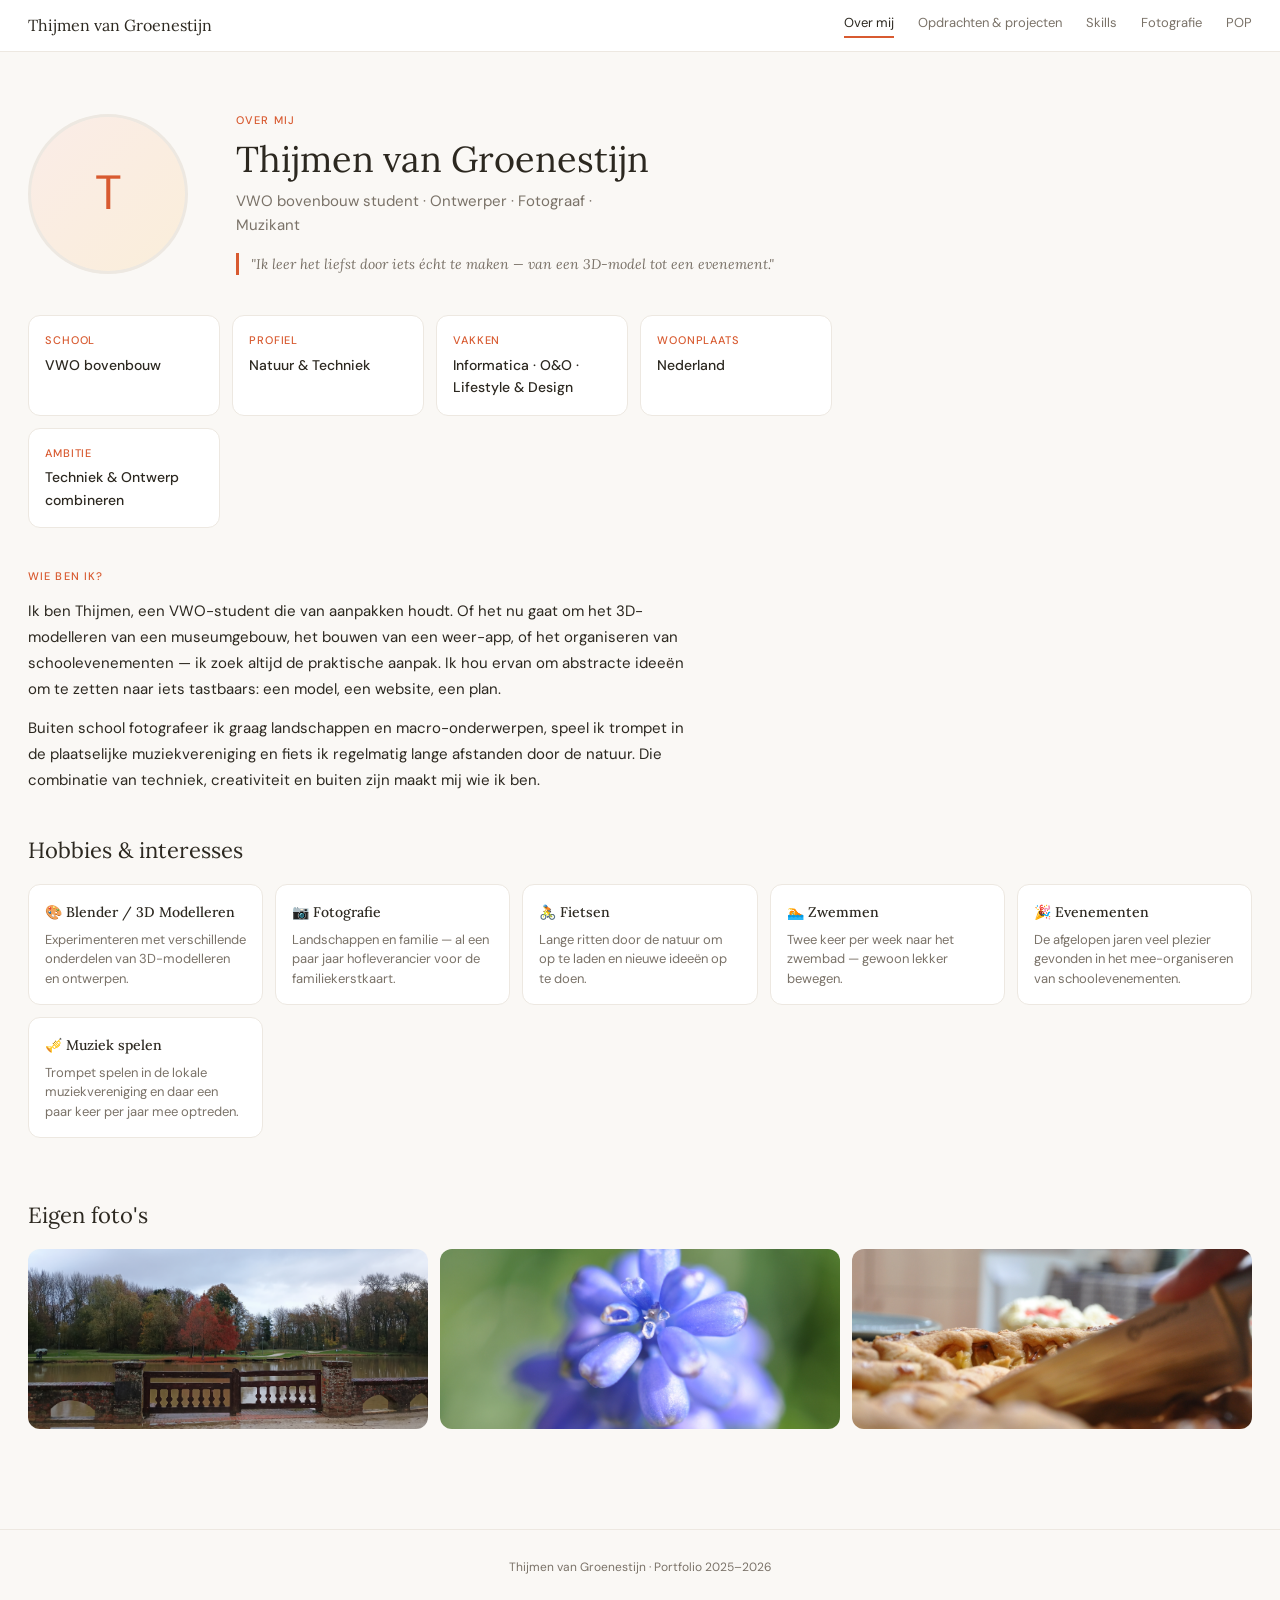
==== commit b0fffe72: "Centralize all portfolio content in data.js + render via script.js Co-authored-by: Lab-gek <13166256" ====
--- a/index.html
+++ b/index.html
@@ -21,100 +21,41 @@
     </div>
   </nav>
 
-  <!-- HERO (Criterium 1 & 2) -->
-  <section class="hero" aria-label="Introductie">
-    <div class="hero-photo-placeholder" aria-hidden="true">T</div>
-    <div class="hero-text">
-      <p class="page-eyebrow">Over mij</p>
-      <h1 class="hero-name">Thijmen van Groenestijn</h1>
-      <p class="hero-tagline">VWO bovenbouw student · Ontwerper · Fotograaf · Muzikant</p>
-      <p class="hero-quote">
-        "Ik leer het liefst door iets écht te maken — van een 3D-model tot een evenement."
-      </p>
-    </div>
-  </section>
+  <!-- HERO — gevuld vanuit overMij in data.js -->
+  <section class="hero" aria-label="Introductie" id="render-hero"></section>
 
-  <!-- QUICK FACTS (Criterium 2) -->
-  <div class="quick-facts" aria-label="Snelle feiten">
-    <div class="fact-card">
-      <div class="fact-label">School</div>
-      <div class="fact-value">VWO bovenbouw</div>
-    </div>
-    <div class="fact-card">
-      <div class="fact-label">Profiel</div>
-      <div class="fact-value">Natuur &amp; Techniek</div>
-    </div>
-    <div class="fact-card">
-      <div class="fact-label">Vakken</div>
-      <div class="fact-value">Informatica · O&amp;O · Lifestyle &amp; Design</div>
-    </div>
-    <div class="fact-card">
-      <div class="fact-label">Woonplaats</div>
-      <div class="fact-value">Nederland</div>
-    </div>
-    <div class="fact-card">
-      <div class="fact-label">Ambitie</div>
-      <div class="fact-value">Techniek &amp; Ontwerp combineren</div>
-    </div>
+  <!-- QUICK FACTS — gevuld vanuit overMij.quickFacts in data.js -->
+  <div class="quick-facts" aria-label="Snelle feiten" id="render-quickfacts"></div>
+
+  <!-- WIE BEN IK — gevuld vanuit overMij.bio in data.js -->
+  <div style="padding: 0 28px; max-width: 720px; margin-bottom: 40px;">
+    <p class="page-eyebrow" style="margin-bottom: 8px;">Wie ben ik?</p>
+    <div id="render-bio"></div>
   </div>
 
-  <!-- WIE BEN IK (Criterium 2) -->
-  <div style="padding: 0 28px; max-width: 720px; margin-bottom: 40px;">
-    <p class="page-eyebrow" style="margin-bottom: 8px;">Wie ben ik?</p>
-    <p style="font-size: 15px; color: var(--text); line-height: 1.75;">
-      Ik ben Thijmen, een VWO-student die van aanpakken houdt. Of het nu gaat om het 3D-modelleren van een museumgebouw, het bouwen van een weer-app, of het organiseren van schoolevenementen — ik zoek altijd de praktische aanpak. Ik hou ervan om abstracte ideeën om te zetten naar iets tastbaars: een model, een website, een plan.
-    </p>
-    <p style="font-size: 15px; color: var(--text); line-height: 1.75; margin-top: 12px;">
-      Buiten school fotografeer ik graag landschappen en macro-onderwerpen, speel ik trompet in de plaatselijke muziekvereniging en fiets ik regelmatig lange afstanden door de natuur. Die combinatie van techniek, creativiteit en buiten zijn maakt mij wie ik ben.
-    </p>
-  </div>
+  <!-- HOBBIES — gevuld vanuit de hobbies array in data.js -->
+  <h2 class="section-title">Hobbies &amp; interesses</h2>
+  <div class="hobbies-grid" id="render-hobbies"></div>
 
-  <!-- HOBBIES (Criterium 2) -->
-  <h2 class="section-title">Hobbies &amp; interesses</h2>
-  <div class="hobbies-grid">
-    <div class="hobby-card">
-      <div class="hobby-title">🎨 Blender / 3D Modelleren</div>
-      <div class="hobby-desc">Experimenteren met verschillende onderdelen van 3D-modelleren en ontwerpen.</div>
-    </div>
-    <div class="hobby-card">
-      <div class="hobby-title">📷 Fotografie</div>
-      <div class="hobby-desc">Landschappen en familie — al een paar jaar hof­leverancier voor de familie­kerstkaart.</div>
-    </div>
-    <div class="hobby-card">
-      <div class="hobby-title">🚴 Fietsen</div>
-      <div class="hobby-desc">Lange ritten door de natuur om op te laden en nieuwe ideeën op te doen.</div>
-    </div>
-    <div class="hobby-card">
-      <div class="hobby-title">🏊 Zwemmen</div>
-      <div class="hobby-desc">Twee keer per week naar het zwembad — gewoon lekker bewegen.</div>
-    </div>
-    <div class="hobby-card">
-      <div class="hobby-title">🎉 Evenementen</div>
-      <div class="hobby-desc">De afgelopen jaren veel plezier gevonden in het mee-organiseren van schoolevenementen.</div>
-    </div>
-    <div class="hobby-card">
-      <div class="hobby-title">🎺 Muziek spelen</div>
-      <div class="hobby-desc">Trompet spelen in de lokale muziekvereniging en daar een paar keer per jaar mee optreden.</div>
-    </div>
-  </div>
-
-  <!-- FOTO TEASER -->
+  <!-- FOTO TEASER — gevuld vanuit de fotoTeaser array in data.js -->
   <h2 class="section-title">Eigen foto's</h2>
-  <div style="display: grid; grid-template-columns: repeat(3, 1fr); gap: 12px; padding: 0 28px 60px;">
-    <a href="fotografie.html" style="display: block; border-radius: 12px; overflow: hidden; height: 180px; transition: transform .15s;">
-      <img src="Assets/img/Ieper_1.jpg" alt="Foto van Ieper" style="width:100%; height:100%; object-fit:cover;" loading="lazy">
-    </a>
-    <a href="fotografie.html" style="display: block; border-radius: 12px; overflow: hidden; height: 180px; transition: transform .15s;">
-      <img src="Assets/img/DSC_0170.jpg" alt="Macro fotografie" style="width:100%; height:100%; object-fit:cover;" loading="lazy">
-    </a>
-    <a href="fotografie.html" style="display: block; border-radius: 12px; overflow: hidden; height: 180px; transition: transform .15s;">
-      <img src="Assets/img/DSC_0680.jpg" alt="Landschapsfoto" style="width:100%; height:100%; object-fit:cover;" loading="lazy">
-    </a>
-  </div>
+  <div style="display: grid; grid-template-columns: repeat(3, 1fr); gap: 12px; padding: 0 28px 60px;"
+       id="render-fototeaser"></div>
 
   <footer>
-    <p>Thijmen van Groenestijn · Portfolio 2025–2026</p>
+    <p id="render-footer"></p>
   </footer>
 
+  <script src="data.js"></script>
+  <script src="script.js"></script>
+  <script>
+    // Render alle secties vanuit data.js
+    renderHero();
+    renderQuickFacts();
+    renderBio();
+    renderHobbies();
+    renderFotoTeaser();
+    document.getElementById('render-footer').textContent = siteConfig.footerTekst;
+  </script>
 </body>
 </html>
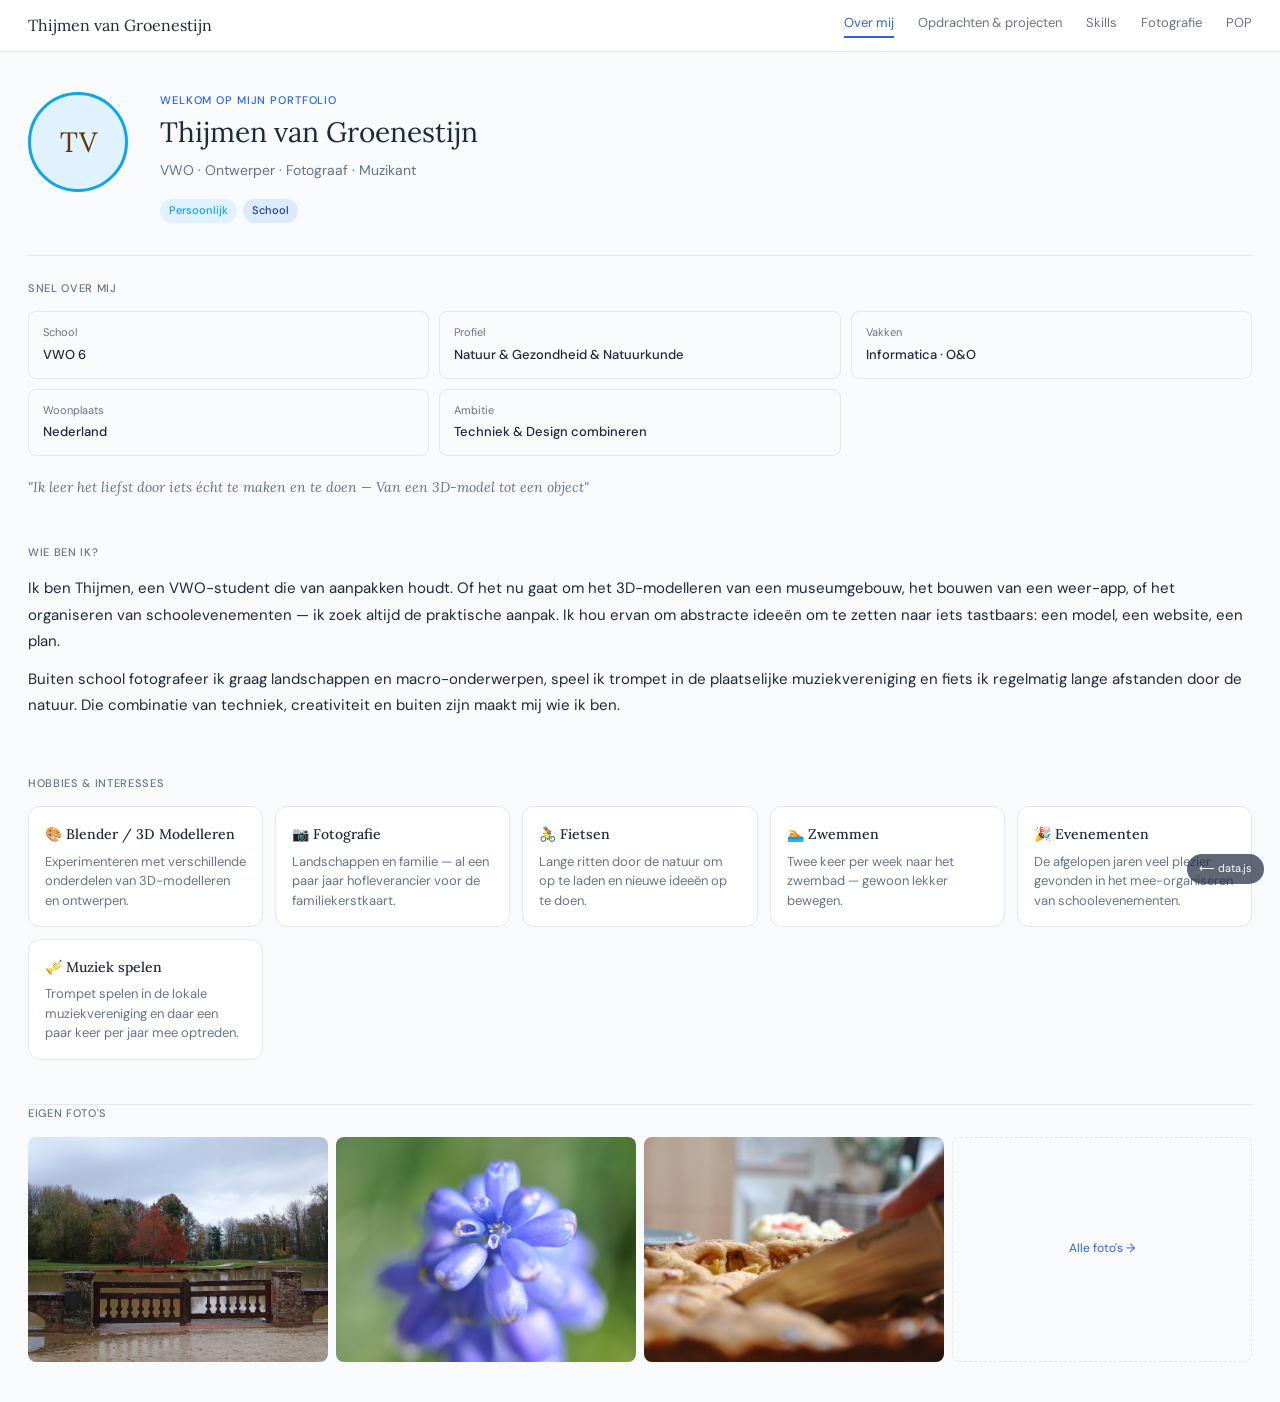
==== commit bfed7e0d: "feat: Refactor POP content to dynamically load from `data.js` and update site navigation and titles." ====
--- a/index.html
+++ b/index.html
@@ -3,7 +3,7 @@
 <head>
   <meta charset="UTF-8">
   <meta name="viewport" content="width=device-width, initial-scale=1.0">
-  <title>Thijmen van Groenestijn — Over mij</title>
+  <title>Portfolio — Over mij</title>
   <link rel="preconnect" href="https://fonts.googleapis.com">
   <link href="https://fonts.googleapis.com/css2?family=Lora:ital,wght@0,400;0,500;1,400&family=DM+Sans:opsz,wght@9..40,400;9..40,500&display=swap" rel="stylesheet">
   <link rel="stylesheet" href="style.css">
@@ -11,51 +11,62 @@
 <body>
 
   <nav class="topbar">
-    <a class="logo" href="index.html">Thijmen van Groenestijn</a>
+    <a href="index.html" class="logo">Portfolio</a>
     <div class="nav-links">
-      <a href="index.html" class="active">Over mij</a>
-      <a href="opdrachten.html">Opdrachten &amp; projecten</a>
+      <a href="index.html">Over mij</a>
+      <a href="opdrachten.html">Opdrachten & projecten</a>
       <a href="skills.html">Skills</a>
       <a href="fotografie.html">Fotografie</a>
       <a href="pop.html">POP</a>
     </div>
   </nav>
 
-  <!-- HERO — gevuld vanuit overMij in data.js -->
-  <section class="hero" aria-label="Introductie" id="render-hero"></section>
+  <!-- Hero — gevuld vanuit data.js → about -->
+  <section class="hero">
+    <div id="hero-photo-wrap"></div>
+    <div class="hero-text">
+      <div class="hero-greeting">Welkom op mijn portfolio</div>
+      <h1 class="hero-name" id="hero-name"></h1>
+      <p class="hero-tagline" id="hero-tagline"></p>
+      <div class="hero-tags">
+        <span class="badge badge-personal">Persoonlijk</span>
+        <span class="badge badge-school">School</span>
+      </div>
+    </div>
+  </section>
 
-  <!-- QUICK FACTS — gevuld vanuit overMij.quickFacts in data.js -->
-  <div class="quick-facts" aria-label="Snelle feiten" id="render-quickfacts"></div>
+  <hr class="section-divider">
 
-  <!-- WIE BEN IK — gevuld vanuit overMij.bio in data.js -->
-  <div style="padding: 0 28px; max-width: 720px; margin-bottom: 40px;">
-    <p class="page-eyebrow" style="margin-bottom: 8px;">Wie ben ik?</p>
-    <div id="render-bio"></div>
+  <!-- Quick facts — gevuld vanuit data.js → about.quickFacts -->
+  <div class="about-strip">
+    <div class="strip-label">Snel over mij</div>
+    <div class="quick-facts" id="quick-facts"></div>
   </div>
 
-  <!-- HOBBIES — gevuld vanuit de hobbies array in data.js -->
-  <h2 class="section-title">Hobbies &amp; interesses</h2>
-  <div class="hobbies-grid" id="render-hobbies"></div>
+  <!-- Citaat — gevuld vanuit data.js → about.quote -->
+  <p class="hero-quote" id="hero-quote"></p>
 
-  <!-- FOTO TEASER — gevuld vanuit de fotoTeaser array in data.js -->
-  <h2 class="section-title">Eigen foto's</h2>
-  <div style="display: grid; grid-template-columns: repeat(3, 1fr); gap: 12px; padding: 0 28px 60px;"
-       id="render-fototeaser"></div>
+  <!-- Wie ben ik? — gevuld vanuit data.js → about.aboutText -->
+  <div class="about-strip">
+    <div class="strip-label">Wie ben ik?</div>
+    <div id="about-text" style="font-size: 15px; color: var(--text); line-height: 1.75;"></div>
+  </div>
 
-  <footer>
-    <p id="render-footer"></p>
-  </footer>
+  <!-- Hobbies — gevuld vanuit data.js → about.hobbies -->
+  <div class="about-strip">
+    <div class="strip-label">Hobbies & interesses</div>
+    <div class="hobbies-grid" id="hobbies-grid"></div>
+  </div>
+
+  <hr class="section-divider">
+
+  <!-- Foto teaser — gevuld vanuit data.js → about.photoTeaser -->
+  <div class="photo-teaser">
+    <div class="strip-label">Eigen foto's</div>
+    <div class="teaser-grid" id="photo-teaser"></div>
+  </div>
 
   <script src="data.js"></script>
   <script src="script.js"></script>
-  <script>
-    // Render alle secties vanuit data.js
-    renderHero();
-    renderQuickFacts();
-    renderBio();
-    renderHobbies();
-    renderFotoTeaser();
-    document.getElementById('render-footer').textContent = siteConfig.footerTekst;
-  </script>
 </body>
 </html>
--- a/style.css
+++ b/style.css
@@ -1,24 +1,32 @@
-/* ── CSS Variabelen ── */
+/* ============================================================
+   style.css — Gedeelde opmaak voor alle portfolio pagina's
+   Bewerk dit bestand alleen als je de opmaak wilt aanpassen.
+   Voor inhoud: zie data.js
+   ============================================================ */
+
+@import url('https://fonts.googleapis.com/css2?family=Lora:ital,wght@0,400;0,500;1,400&family=DM+Sans:opsz,wght@9..40,400;9..40,500&display=swap');
+
+/* ── Kleurenpalet ── */
 :root {
-  --bg:           #FAF8F5;
+  --bg:           #F8FAFC;
   --card:         #FFFFFF;
-  --border:       #EDE8E1;
-  --text:         #2C2820;
-  --muted:        #7A7268;
-  --coral:        #D85A30;
-  --coral-light:  #FAECE7;
-  --amber:        #EF9F27;
-  --amber-light:  #FAEEDA;
-  --teal:         #1D9E75;
-  --teal-light:   #E1F5EE;
-  --purple-light: #EEEDFE;
+  --border:       #E2E8F0;
+  --text:         #1E293B;
+  --muted:        #64748B;
+  --coral:        #2563EB;   /* Royal Blue */
+  --coral-light:  #EFF6FF;   /* Soft Blue */
+  --amber:        #0ea5e9;   /* Sky Blue Accent */
+  --amber-light:  #e0f2fe;   /* Pale Sky Background */
+  --teal:         #1e3a8a;   /* Navy Blue */
+  --teal-light:   #dbeafe;   /* Light Navy Background */
+  --purple-light: #f1f5f9;
 }
 
 /* ── Reset ── */
 *, *::before, *::after { box-sizing: border-box; margin: 0; padding: 0; }
 img { max-width: 100%; display: block; }
-
-/* ── Basis ── */
+html { scroll-behavior: smooth; }
+
 body {
   font-family: 'DM Sans', sans-serif;
   background: var(--bg);
@@ -26,7 +34,9 @@
   line-height: 1.6;
 }
 
-/* ── Navigatie ── */
+/* ════════════════════════════════════════
+   NAVIGATIE
+   ════════════════════════════════════════ */
 .topbar {
   background: var(--card);
   border-bottom: 1px solid var(--border);
@@ -51,15 +61,17 @@
   color: var(--muted);
   text-decoration: none;
   transition: color .15s;
+  padding-bottom: 3px;
 }
 .nav-links a:hover { color: var(--text); }
 .nav-links a.active {
-  color: var(--text);
+  color: var(--coral);
   border-bottom: 2px solid var(--coral);
-  padding-bottom: 2px;
-}
-
-/* ── Paginakop ── */
+}
+
+/* ════════════════════════════════════════
+   PAGINAKOP (gedeeld)
+   ════════════════════════════════════════ */
 .page-hero { padding: 40px 28px 24px; }
 .page-eyebrow {
   font-size: 11px;
@@ -75,11 +87,39 @@
   font-weight: 400;
   color: var(--text);
   margin-bottom: 10px;
-}
-.page-desc { font-size: 14px; color: var(--muted); max-width: 520px; }
-
-/* ── Filterrij ── */
-.filter-row { padding: 0 28px 24px; display: flex; gap: 8px; flex-wrap: wrap; }
+  line-height: 1.2;
+}
+.page-desc {
+  font-size: 14px;
+  color: var(--muted);
+  max-width: 520px;
+  line-height: 1.7;
+}
+
+/* ════════════════════════════════════════
+   BADGES
+   ════════════════════════════════════════ */
+.badge {
+  font-size: 11px;
+  font-weight: 500;
+  padding: 3px 9px;
+  border-radius: 99px;
+  display: inline-block;
+}
+.badge-school   { background: var(--teal-light);  color: var(--teal); }
+.badge-personal { background: var(--amber-light); color: var(--amber); }
+.badge-world    { background: var(--border);      color: var(--muted); }
+.badge-row      { display: flex; gap: 6px; margin-bottom: 8px; flex-wrap: wrap; }
+
+/* ════════════════════════════════════════
+   FILTERRIJ
+   ════════════════════════════════════════ */
+.filter-row {
+  padding: 0 28px 24px;
+  display: flex;
+  gap: 8px;
+  flex-wrap: wrap;
+}
 .filter-btn {
   font-family: 'DM Sans', sans-serif;
   font-size: 12px;
@@ -91,10 +131,12 @@
   cursor: pointer;
   transition: all .15s;
 }
-.filter-btn:hover { border-color: var(--coral); color: var(--text); }
+.filter-btn:hover  { border-color: var(--coral); color: var(--text); }
 .filter-btn.active { background: var(--text); color: #fff; border-color: var(--text); }
 
-/* ── Grid ── */
+/* ════════════════════════════════════════
+   KAARTGRID
+   ════════════════════════════════════════ */
 .grid {
   display: grid;
   grid-template-columns: repeat(3, minmax(0, 1fr));
@@ -102,29 +144,43 @@
   padding: 0 28px 60px;
 }
 
-/* ── Kaart ── */
+/* ════════════════════════════════════════
+   PROJECTKAART
+   ════════════════════════════════════════ */
 .card {
   background: var(--card);
   border-radius: 12px;
   border: 1px solid var(--border);
   overflow: hidden;
   transition: transform .15s ease;
+  display: flex;
+  flex-direction: column;
 }
 .card:hover { transform: translateY(-2px); }
 
 /* Foto */
-.card-img { width: 100%; height: 160px; overflow: hidden; position: relative; background: var(--border); }
-.card-img img { width: 100%; height: 100%; object-fit: cover; object-position: center; }
-.card-img-placeholder {
+.card-img {
+  width: 100%;
+  height: 160px;
+  overflow: hidden;
+  position: relative;
+  background: var(--border);
+}
+.card-img img {
   width: 100%;
   height: 100%;
-  display: flex;
-  align-items: center;
-  justify-content: center;
-  background: linear-gradient(135deg, var(--border), #ddd8d0);
-  color: var(--muted);
-  font-size: 13px;
-}
+  object-fit: cover;
+  object-position: center;
+  transition: transform .3s ease;
+}
+.card:hover .card-img img { transform: scale(1.05); }
+
+@keyframes pulsePlaceholder {
+  0% { background-position: 0% 50%; }
+  50% { background-position: 100% 50%; }
+  100% { background-position: 0% 50%; }
+}
+
 .photo-label {
   position: absolute;
   bottom: 8px;
@@ -137,14 +193,12 @@
   border-radius: 4px;
 }
 
-/* Kaartinhoud */
-.card-body { padding: 14px 16px; }
-.badge-row { display: flex; gap: 6px; margin-bottom: 8px; flex-wrap: wrap; }
-.badge { font-size: 11px; font-weight: 500; padding: 3px 9px; border-radius: 99px; }
-.badge-school   { background: var(--teal-light);  color: #085041; }
-.badge-personal { background: var(--amber-light); color: #633806; }
-.badge-world    { background: #F1EFE8;             color: #5F5E5A; }
-
+.card-body {
+  padding: 14px 16px;
+  flex: 1;
+  display: flex;
+  flex-direction: column;
+}
 .card-title {
   font-family: 'Lora', serif;
   font-size: 15px;
@@ -153,9 +207,13 @@
   margin-bottom: 6px;
   line-height: 1.35;
 }
-.card-desc { font-size: 13px; color: var(--muted); line-height: 1.6; margin-bottom: 12px; }
-
-/* Kaartvoet */
+.card-desc {
+  font-size: 13px;
+  color: var(--muted);
+  line-height: 1.6;
+  margin-bottom: 12px;
+  flex: 1;
+}
 .card-footer {
   display: flex;
   align-items: center;
@@ -163,6 +221,7 @@
   border-top: 1px solid var(--border);
   padding-top: 10px;
   gap: 8px;
+  margin-top: auto;
 }
 .pride-text {
   font-family: 'Lora', serif;
@@ -176,7 +235,7 @@
   font-family: 'DM Sans', sans-serif;
   font-size: 11px;
   color: var(--coral);
-  border: 1px solid #F0997B;
+  border: 1px solid var(--coral);
   border-radius: 6px;
   padding: 4px 10px;
   cursor: pointer;
@@ -187,10 +246,9 @@
 }
 .refl-btn:hover { background: var(--coral-light); }
 
-/* Reflectie */
 .refl-panel {
-  background: #FFF8F5;
-  border-top: 1px solid #F5DDD0;
+  background: var(--coral-light);
+  border-top: 1px solid var(--border);
   padding: 14px 16px;
 }
 .refl-panel[hidden] { display: none; }
@@ -198,10 +256,11 @@
   font-family: 'Lora', serif;
   font-style: italic;
   font-size: 13px;
-  color: #6B4035;
+  color: var(--teal);
   line-height: 1.75;
-}
-.refl-tags { display: flex; gap: 6px; flex-wrap: wrap; margin-top: 10px; }
+  margin-bottom: 10px;
+}
+.refl-tags { display: flex; gap: 6px; flex-wrap: wrap; }
 .refl-tag {
   font-size: 11px;
   padding: 3px 8px;
@@ -210,104 +269,137 @@
   color: #633806;
 }
 
-/* ── Hero (Over mij) ── */
+/* ════════════════════════════════════════
+   OVER MIJ — index.html
+   ════════════════════════════════════════ */
 .hero {
-  padding: 60px 28px 40px;
-  display: flex;
-  gap: 48px;
-  align-items: center;
-  max-width: 860px;
+  padding: 40px 28px 32px;
+  display: flex;
+  align-items: flex-start;
+  gap: 32px;
 }
 .hero-photo {
-  flex-shrink: 0;
-  width: 160px;
-  height: 160px;
+  width: 100px;
+  height: 100px;
   border-radius: 50%;
   object-fit: cover;
-  border: 3px solid var(--border);
-}
-.hero-photo-placeholder {
+  border: 3px solid var(--amber-light);
   flex-shrink: 0;
-  width: 160px;
-  height: 160px;
+}
+.hero-initials {
+  width: 100px;
+  height: 100px;
   border-radius: 50%;
-  background: linear-gradient(135deg, var(--coral-light), var(--amber-light));
+  background: var(--amber-light);
+  border: 3px solid var(--amber);
   display: flex;
   align-items: center;
   justify-content: center;
-  font-size: 48px;
-  color: var(--coral);
-  border: 3px solid var(--border);
+  font-family: 'Lora', serif;
+  font-size: 28px;
+  color: #633806;
+  flex-shrink: 0;
 }
 .hero-text { flex: 1; }
+.hero-greeting {
+  font-size: 11px;
+  font-weight: 500;
+  color: var(--coral);
+  letter-spacing: .08em;
+  text-transform: uppercase;
+  margin-bottom: 6px;
+}
 .hero-name {
   font-family: 'Lora', serif;
-  font-size: 36px;
+  font-size: 28px;
   font-weight: 400;
   color: var(--text);
-  margin-bottom: 8px;
   line-height: 1.2;
+  margin-bottom: 10px;
 }
 .hero-tagline {
-  font-size: 15px;
-  color: var(--muted);
+  font-size: 14px;
+  color: var(--muted);
+  line-height: 1.7;
+  max-width: 420px;
   margin-bottom: 16px;
-  max-width: 400px;
-}
+}
+.hero-tags { display: flex; flex-wrap: wrap; gap: 6px; }
+
+.section-divider {
+  border: none;
+  border-top: 1px solid var(--border);
+  margin: 0 28px;
+}
+
+.about-strip { padding: 24px 28px 20px; }
+.strip-label {
+  font-size: 11px;
+  font-weight: 500;
+  color: var(--muted);
+  letter-spacing: .06em;
+  text-transform: uppercase;
+  margin-bottom: 14px;
+}
+.quick-facts {
+  display: grid;
+  grid-template-columns: repeat(3, minmax(0, 1fr));
+  gap: 10px;
+}
+.fact-card {
+  background: var(--bg);
+  border-radius: 8px;
+  padding: 12px 14px;
+  border: 1px solid var(--border);
+}
+.fact-label { font-size: 11px; color: var(--muted); margin-bottom: 3px; }
+.fact-value { font-size: 13px; font-weight: 500; color: var(--text); }
+
 .hero-quote {
   font-family: 'Lora', serif;
   font-style: italic;
   font-size: 14px;
   color: var(--muted);
-  border-left: 3px solid var(--coral);
-  padding-left: 12px;
-  margin-top: 16px;
-}
-
-/* ── Quick facts grid ── */
-.quick-facts {
+  padding: 0 28px 20px;
+  line-height: 1.7;
+}
+
+.photo-teaser { padding: 0 28px 40px; }
+.teaser-grid {
   display: grid;
-  grid-template-columns: repeat(auto-fit, minmax(160px, 1fr));
-  gap: 12px;
-  padding: 0 28px 40px;
-  max-width: 860px;
-}
-.fact-card {
-  background: var(--card);
-  border: 1px solid var(--border);
-  border-radius: 12px;
-  padding: 16px;
-}
-.fact-label {
-  font-size: 11px;
-  font-weight: 500;
-  color: var(--coral);
-  text-transform: uppercase;
-  letter-spacing: .08em;
-  margin-bottom: 4px;
-}
-.fact-value {
-  font-size: 14px;
-  color: var(--text);
-  font-weight: 500;
-}
-
-/* ── Sectietitel ── */
-.section-title {
-  font-family: 'Lora', serif;
-  font-size: 22px;
-  font-weight: 400;
-  color: var(--text);
-  padding: 0 28px;
-  margin-bottom: 16px;
-}
-
-/* ── Hobbies grid ── */
+  grid-template-columns: repeat(4, minmax(0, 1fr));
+  gap: 8px;
+  margin-top: 10px;
+}
+.teaser-cell {
+  aspect-ratio: 4/3;
+  border-radius: 8px;
+  overflow: hidden;
+  background: var(--border);
+}
+.teaser-cell img { width: 100%; height: 100%; object-fit: cover; }
+.teaser-more {
+  aspect-ratio: 4/3;
+  border-radius: 8px;
+  border: 1.5px dashed var(--border);
+  display: flex;
+  align-items: center;
+  justify-content: center;
+  font-size: 12px;
+  color: var(--coral);
+  text-decoration: none;
+  transition: border-color .15s;
+}
+.teaser-more:hover { border-color: var(--coral); }
+
+/* ════════════════════════════════════════
+   HOBBIES — index.html
+   ════════════════════════════════════════ */
 .hobbies-grid {
   display: grid;
   grid-template-columns: repeat(auto-fit, minmax(200px, 1fr));
   gap: 12px;
-  padding: 0 28px 60px;
+  padding: 0 0 24px 0;
 }
 .hobby-card {
   background: var(--card);
@@ -326,197 +418,337 @@
 }
 .hobby-desc { font-size: 13px; color: var(--muted); line-height: 1.5; }
 
-/* ── Foto galerij ── */
+/* ── Skills pagina ── */
+@keyframes fillBar {
+  from { width: 0; }
+}
+
+.skills-grid {
+  display: grid;
+  grid-template-columns: repeat(2, minmax(0, 1fr));
+  gap: 20px;
+  padding: 0 28px 60px;
+}
+.skill-category {
+  background: var(--card);
+  border-radius: 12px;
+  border: 1px solid var(--border);
+  padding: 18px 20px;
+}
+.skill-cat-title {
+  font-family: 'Lora', serif;
+  font-size: 15px;
+  color: var(--text);
+  margin-bottom: 14px;
+  padding-bottom: 10px;
+  border-bottom: 1px solid var(--border);
+}
+.skill-item {
+  display: flex;
+  align-items: center;
+  gap: 12px;
+  margin-bottom: 12px;
+}
+.skill-name { font-size: 13px; color: var(--text); min-width: 160px; }
+.skill-bar-wrap {
+  flex: 1;
+  height: 6px;
+  background: var(--border);
+  border-radius: 99px;
+  overflow: hidden;
+}
+.skill-bar {
+  height: 100%;
+  background: var(--coral);
+  border-radius: 99px;
+  transition: width .6s ease;
+}
+.skill-evidence {
+  display: flex;
+  gap: 4px;
+  margin-top: 4px;
+  flex-wrap: wrap;
+  padding-left: 172px;
+}
+.evidence-link {
+  font-size: 10px;
+  color: var(--coral);
+  text-decoration: none;
+  background: var(--coral-light);
+  padding: 1px 6px;
+  border-radius: 4px;
+}
+.evidence-link:hover { opacity: .8; }
+
+/* ════════════════════════════════════════
+   FOTOGRAFIE — fotografie.html
+   ════════════════════════════════════════ */
 .gallery-grid {
   columns: 3;
-  gap: 12px;
+  column-gap: 12px;
   padding: 0 28px 60px;
 }
-.gallery-grid img {
+.gallery-item {
+  break-inside: avoid;
+  margin-bottom: 12px;
+  border-radius: 10px;
+  overflow: hidden;
+  background: var(--border);
+}
+.gallery-item img {
   width: 100%;
-  border-radius: 8px;
-  margin-bottom: 12px;
-  transition: transform .15s ease;
-}
-.gallery-grid img:hover { transform: scale(1.01); }
-
-/* ── Skills pagina ── */
-.skills-grid {
+  display: block;
+  transition: transform .3s ease;
+}
+.gallery-item:hover img { transform: scale(1.02); }
+
+/* ════════════════════════════════════════
+   POP — pop.html
+   ════════════════════════════════════════ */
+.pop-grid {
   display: grid;
-  grid-template-columns: repeat(auto-fit, minmax(240px, 1fr));
-  gap: 14px;
+  grid-template-columns: repeat(2, minmax(0, 1fr));
+  gap: 16px;
   padding: 0 28px 60px;
-}
-.skill-card {
-  background: var(--card);
-  border: 1px solid var(--border);
-  border-radius: 12px;
-  padding: 20px;
-  transition: transform .15s ease;
-}
-.skill-card:hover { transform: translateY(-2px); }
-.skill-icon {
-  font-size: 28px;
-  margin-bottom: 10px;
-}
-.skill-name {
-  font-family: 'Lora', serif;
-  font-size: 15px;
-  font-weight: 500;
-  color: var(--text);
-  margin-bottom: 6px;
-}
-.skill-desc { font-size: 13px; color: var(--muted); line-height: 1.5; margin-bottom: 12px; }
-.skill-level {
-  height: 4px;
-  background: var(--border);
-  border-radius: 2px;
-  overflow: hidden;
-}
-.skill-level-bar {
-  height: 100%;
-  background: var(--coral);
-  border-radius: 2px;
-  transition: width .4s ease;
-}
-
-/* ── POP pagina ── */
-.pop-grid {
-  display: flex;
-  flex-direction: column;
-  gap: 20px;
-  padding: 0 28px 60px;
-  max-width: 900px;
 }
 .pop-card {
   background: var(--card);
+  border-radius: 12px;
   border: 1px solid var(--border);
-  border-radius: 12px;
   overflow: hidden;
 }
 .pop-header {
-  display: flex;
+  padding: 16px 18px 14px;
+  border-bottom: 1px solid var(--border);
+  display: flex;
+  align-items: flex-start;
   justify-content: space-between;
-  align-items: flex-start;
-  padding: 20px 20px 16px;
-  gap: 16px;
+  gap: 12px;
 }
 .pop-num {
   font-size: 11px;
   font-weight: 500;
   color: var(--coral);
+  letter-spacing: .06em;
   text-transform: uppercase;
-  letter-spacing: .08em;
   margin-bottom: 4px;
 }
 .pop-title {
   font-family: 'Lora', serif;
-  font-size: 18px;
-  font-weight: 400;
-  color: var(--text);
-  line-height: 1.3;
-}
-.ring-wrap {
-  display: flex;
-  flex-direction: column;
-  align-items: center;
-  gap: 4px;
-  flex-shrink: 0;
-}
+  font-size: 15px;
+  font-weight: 500;
+  color: var(--text);
+  line-height: 1.35;
+}
+.ring-wrap { text-align: center; flex-shrink: 0; }
+.ring-wrap svg { display: block; }
 .ring-label {
-  font-size: 12px;
-  font-weight: 600;
-  color: var(--text);
-}
-.ring-status {
-  font-size: 11px;
-  color: var(--muted);
-}
-
-/* SMART grid */
+  font-size: 13px;
+  font-weight: 500;
+  color: var(--text);
+  display: block;
+  margin-top: 3px;
+}
+.ring-status { font-size: 10px; color: var(--muted); }
+
 .smart-grid {
   display: grid;
-  grid-template-columns: repeat(5, 1fr);
+  grid-template-columns: repeat(5, minmax(0, 1fr));
   border-top: 1px solid var(--border);
 }
 .smart-cell {
-  padding: 14px 16px;
+  padding: 10px 10px 12px;
   border-right: 1px solid var(--border);
 }
 .smart-cell:last-child { border-right: none; }
 .smart-letter {
-  font-family: 'Lora', serif;
-  font-size: 20px;
-  font-weight: 500;
-  color: var(--coral);
-  line-height: 1;
+  font-size: 14px;
+  font-weight: 500;
+  color: var(--coral);
   margin-bottom: 2px;
 }
 .smart-name {
-  font-size: 10px;
-  font-weight: 500;
+  font-size: 9px;
   color: var(--muted);
   text-transform: uppercase;
-  letter-spacing: .06em;
-  margin-bottom: 6px;
-}
-.smart-text { font-size: 12px; color: var(--text); line-height: 1.55; }
-
-/* Reflectie toggle bar (POP) */
+  letter-spacing: .05em;
+  margin-bottom: 5px;
+}
+.smart-text {
+  font-size: 12px;
+  color: var(--text);
+  line-height: 1.45;
+}
+
 .reflect-bar {
+  width: 100%;
+  padding: 10px 16px;
+  background: var(--bg);
+  border: none;
+  border-top: 1px solid var(--border);
   display: flex;
   align-items: center;
   justify-content: space-between;
-  width: 100%;
-  padding: 12px 20px;
-  border: none;
-  background: none;
-  border-top: 1px solid var(--border);
   cursor: pointer;
   font-family: 'DM Sans', sans-serif;
+  font-size: 12px;
+  color: var(--muted);
+  transition: background .2s ease, transform .1s ease;
+}
+.reflect-bar:hover { background: var(--coral-light); color: var(--coral); }
+.reflect-bar:active { transform: scale(0.98); }
+.refl-arrow { font-size: 12px; transition: transform .3s cubic-bezier(0.34, 1.56, 0.64, 1); }
+.refl-arrow.open { transform: rotate(180deg); }
+
+/* ════════════════════════════════════════
+   DATA SOURCE TOGGLE (data.js indicator)
+   ════════════════════════════════════════ */
+.data-hint {
+  position: fixed;
+  bottom: 16px;
+  right: 16px;
+  background: var(--text);
+  color: #fff;
+  font-size: 11px;
+  font-family: 'DM Sans', sans-serif;
+  padding: 6px 12px;
+  border-radius: 99px;
+  cursor: pointer;
+  z-index: 999;
+  opacity: .7;
+  user-select: none;
+  transition: transform 0.2s cubic-bezier(0.34, 1.56, 0.64, 1), opacity 0.15s;
+}
+
+@keyframes wiggle {
+  0%, 100% { transform: rotate(0deg); }
+  25% { transform: rotate(-5deg) scale(1.05); }
+  50% { transform: rotate(5deg) scale(1.05); }
+  75% { transform: rotate(-3deg) scale(1.05); }
+}
+
+.data-hint:hover {
+  opacity: 1;
+  animation: wiggle 0.5s ease-in-out;
+  transform: scale(1.05);
+  box-shadow: 0 4px 12px rgba(37, 99, 235, 0.2);
+}
+
+@keyframes popIn {
+  0% { transform: scale(0.8); opacity: 0; }
+  60% { transform: scale(1.05); opacity: 1; }
+  100% { transform: scale(1); opacity: 1; }
+}
+
+.pop-card {
+  animation: popIn 0.5s cubic-bezier(0.175, 0.885, 0.32, 1.275) both;
+}
+.pop-grid > .pop-card:nth-child(1) { animation-delay: 0.1s; }
+.pop-grid > .pop-card:nth-child(2) { animation-delay: 0.2s; }
+.pop-grid > .pop-card:nth-child(3) { animation-delay: 0.3s; }
+
+/* Filter Buttons Button Press */
+.filter-btn {
+  transition: all 0.2s cubic-bezier(0.34, 1.56, 0.64, 1);
+}
+.filter-btn:active {
+  transform: scale(0.92);
+}
+
+.data-overlay {
+  display: none;
+  position: fixed;
+  inset: 0;
+  background: rgba(44,40,32,.6);
+  z-index: 1000;
+  align-items: center;
+  justify-content: center;
+}
+.data-overlay.open { display: flex; }
+.data-modal {
+  background: var(--card);
+  border-radius: 16px;
+  padding: 24px 28px;
+  max-width: 540px;
+  width: calc(100% - 40px);
+  max-height: 80vh;
+  overflow-y: auto;
+}
+.data-modal h2 {
+  font-family: 'Lora', serif;
+  font-size: 18px;
+  color: var(--text);
+  margin-bottom: 6px;
+}
+.data-modal .sub {
+  font-size: 12px;
+  color: var(--muted);
+  margin-bottom: 16px;
+}
+.data-section {
+  margin-bottom: 16px;
+  padding: 12px 14px;
+  background: var(--bg);
+  border-radius: 8px;
+  border-left: 3px solid var(--coral);
+}
+.data-section h3 {
+  font-size: 12px;
+  font-weight: 500;
+  color: var(--coral);
+  letter-spacing: .05em;
+  text-transform: uppercase;
+  margin-bottom: 6px;
+}
+.data-section p {
+  font-size: 12px;
+  color: var(--muted);
+  line-height: 1.6;
+}
+.data-section code {
+  font-family: 'Courier New', monospace;
+  font-size: 11px;
+  background: var(--border);
+  padding: 1px 5px;
+  border-radius: 3px;
+  color: var(--coral);
+}
+.data-close {
+  margin-top: 16px;
+  width: 100%;
+  padding: 10px;
+  background: var(--text);
+  color: #fff;
+  border: none;
+  border-radius: 8px;
+  font-family: 'DM Sans', sans-serif;
   font-size: 13px;
-  color: var(--coral);
-  transition: background .15s;
-}
-.reflect-bar:hover { background: var(--coral-light); }
-.refl-arrow { font-size: 16px; transition: transform .2s; }
-.reflect-bar[aria-expanded="true"] .refl-arrow { transform: rotate(180deg); }
-
-/* Footer */
-footer {
-  text-align: center;
-  padding: 28px;
-  font-size: 12px;
-  color: var(--muted);
-  border-top: 1px solid var(--border);
-  margin-top: 40px;
-}
-
-/* ── Responsiviteit ── */
+  cursor: pointer;
+}
+
+/* ════════════════════════════════════════
+   RESPONSIVITEIT
+   ════════════════════════════════════════ */
 @media (max-width: 900px) {
-  .grid { grid-template-columns: repeat(2, minmax(0, 1fr)); }
-  .nav-links { gap: 16px; }
-  .smart-grid { grid-template-columns: repeat(3, 1fr); }
-  .smart-cell:nth-child(3) { border-right: none; }
+  .grid         { grid-template-columns: repeat(2, minmax(0, 1fr)); }
+  .skills-grid  { grid-template-columns: 1fr; }
+  .pop-grid     { grid-template-columns: 1fr; }
   .gallery-grid { columns: 2; }
-}
-@media (max-width: 640px) {
-  .hero { flex-direction: column; gap: 24px; padding: 32px 16px 24px; }
-  .hero-name { font-size: 28px; }
+  .teaser-grid  { grid-template-columns: repeat(2, minmax(0, 1fr)); }
+  .quick-facts  { grid-template-columns: repeat(2, minmax(0, 1fr)); }
+  .nav-links    { gap: 16px; }
 }
 @media (max-width: 540px) {
-  .grid { grid-template-columns: 1fr; padding: 0 16px 40px; }
-  .filter-row { padding: 0 16px 20px; }
-  .page-hero { padding: 28px 16px 16px; }
-  .topbar { padding: 0 16px; }
-  .nav-links { display: none; }
-  .quick-facts { padding: 0 16px 28px; }
-  .hobbies-grid { padding: 0 16px 40px; }
-  .section-title { padding: 0 16px; }
-  .skills-grid { padding: 0 16px 40px; }
-  .pop-grid { padding: 0 16px 40px; }
+  .grid         { grid-template-columns: 1fr; padding: 0 16px 40px; }
+  .filter-row   { padding: 0 16px 20px; }
+  .page-hero    { padding: 28px 16px 16px; }
+  .topbar       { padding: 0 16px; }
+  .hero         { padding: 28px 16px 24px; flex-direction: column; gap: 16px; }
+  .about-strip  { padding: 20px 16px; }
+  .photo-teaser { padding: 0 16px 32px; }
   .gallery-grid { columns: 1; padding: 0 16px 40px; }
-  .smart-grid { grid-template-columns: 1fr 1fr; }
-  .smart-cell:nth-child(2n) { border-right: none; }
-  .smart-cell:nth-child(3) { border-right: 1px solid var(--border); }
-}
+  .skills-grid  { padding: 0 16px 40px; }
+  .pop-grid     { padding: 0 16px 40px; }
+  .smart-grid   { grid-template-columns: repeat(3, minmax(0,1fr)); }
+  .nav-links    { display: none; }
+}
